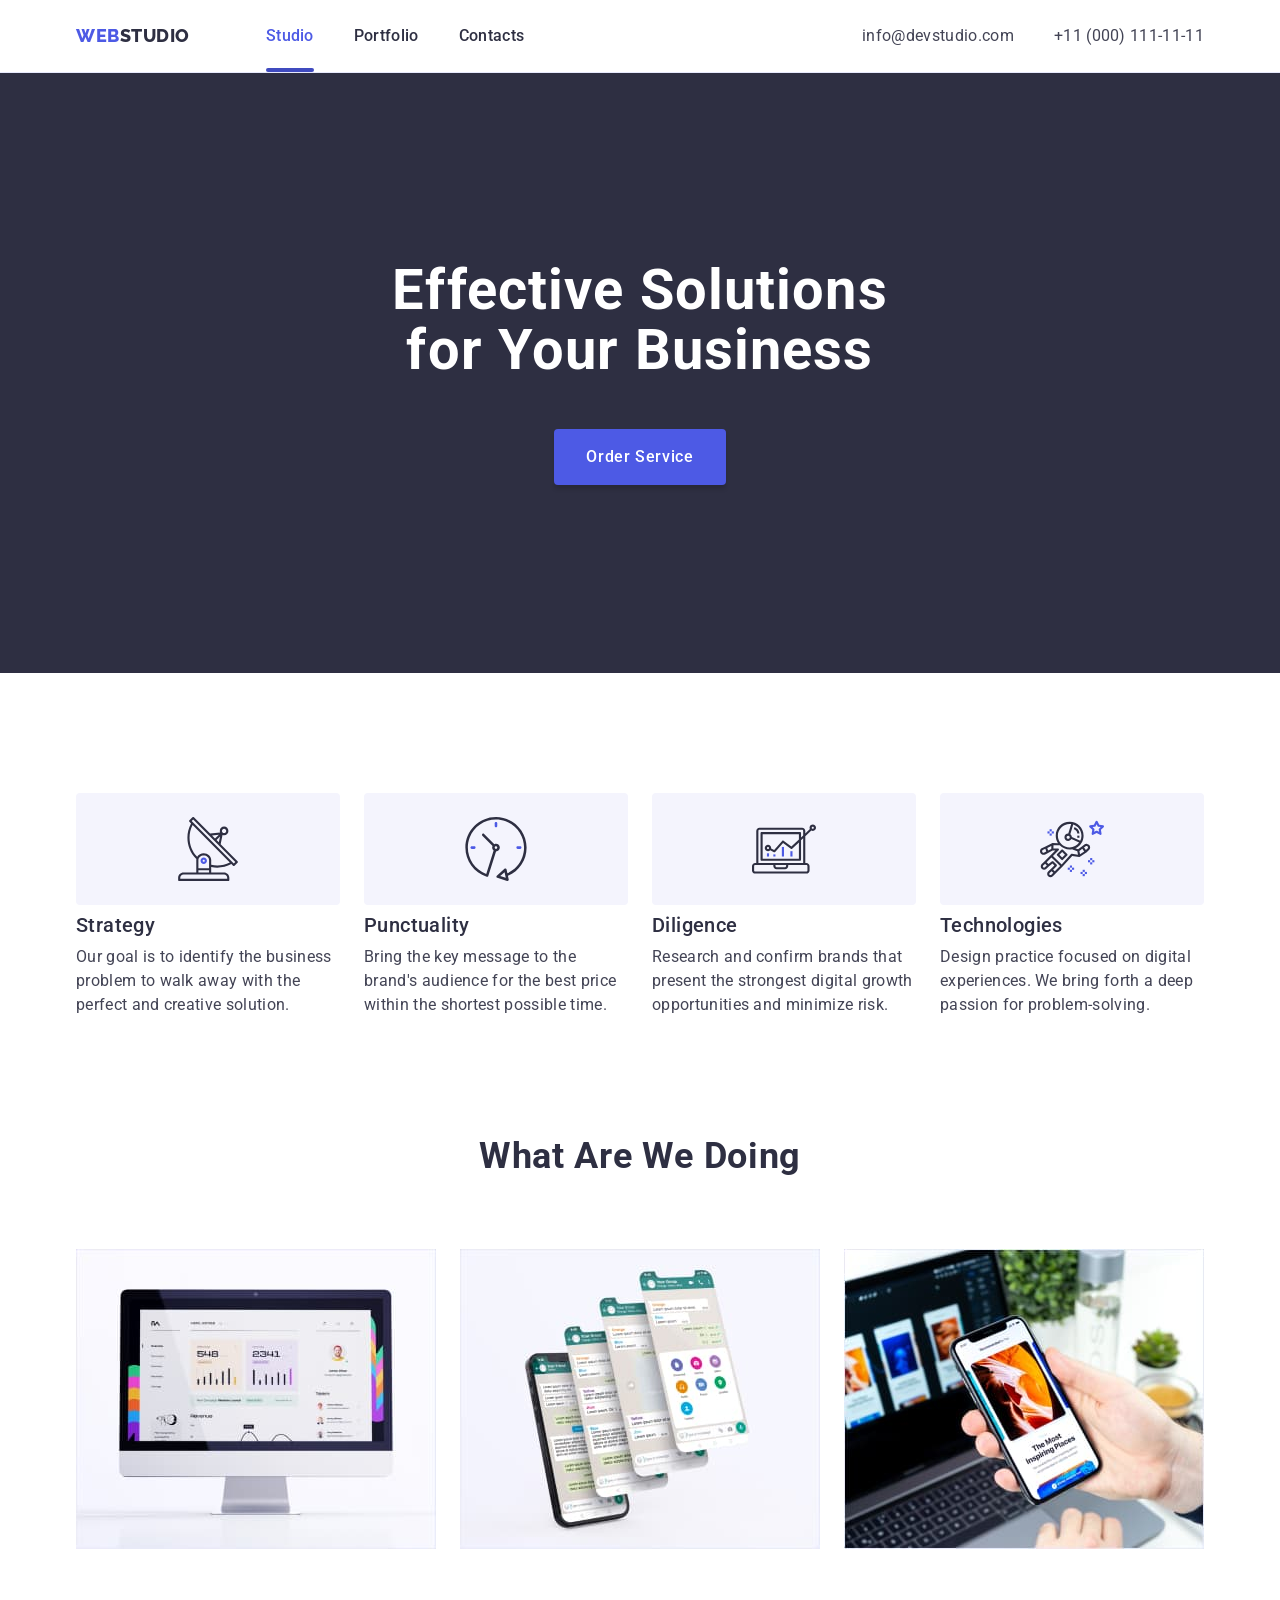
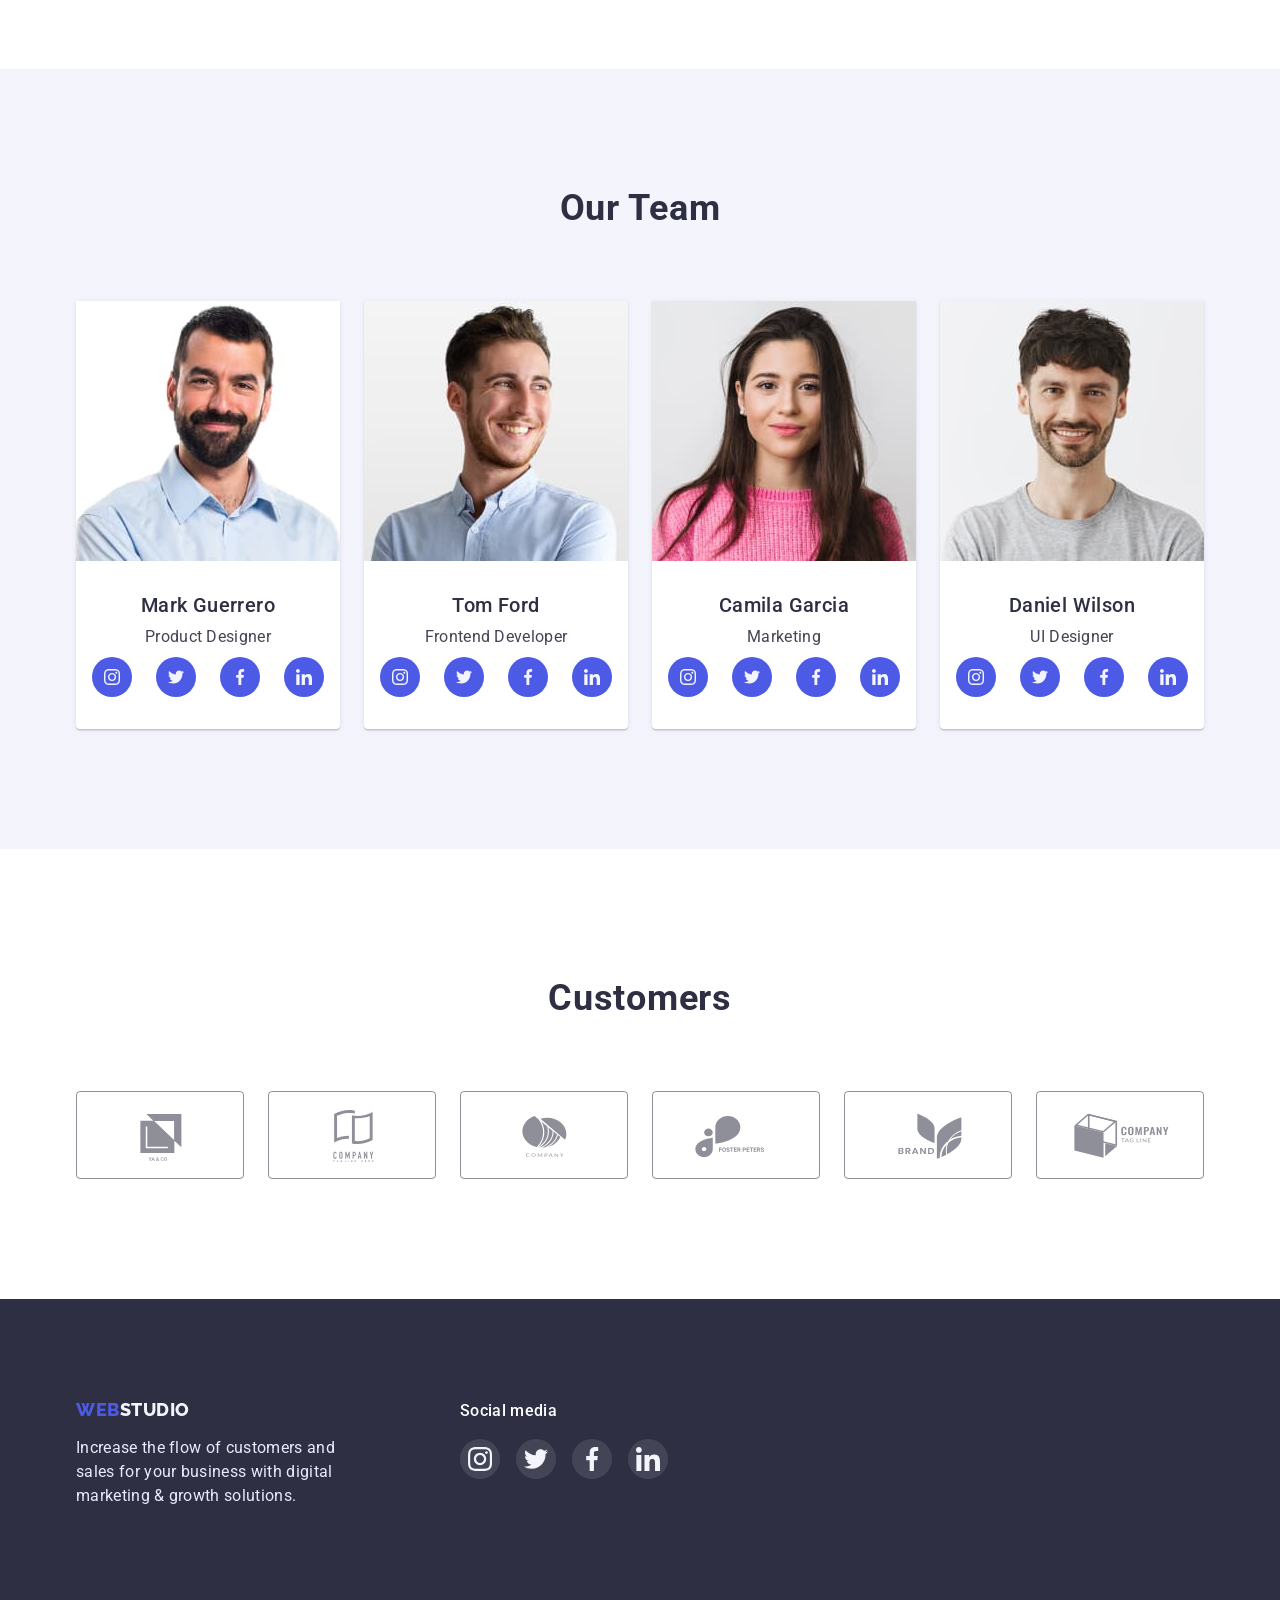
==== index.html @ 180bca1f "Update files" ====
<!DOCTYPE html>
<html lang="en">
  <head>
    <meta charset="UTF-8" />
    <meta http-equiv="X-UA-Compatible" content="IE=edge" />
    <meta name="viewport" content="width=device-width, initial-scale=1.0" />
    <title>Webstudio</title>
    <link rel="preconnect" href="https://fonts.googleapis.com" />
    <link rel="preconnect" href="https://fonts.gstatic.com" crossorigin />
    <link
      href="https://fonts.googleapis.com/css2?family=Raleway:wght@800&family=Roboto:wght@400;500;700;900&display=swap"
      rel="stylesheet"
    />
    <link
      rel="stylesheet"
      href="https://cdnjs.cloudflare.com/ajax/libs/modern-normalize/1.1.0/modern-normalize.min.css"
      integrity="sha512-wpPYUAdjBVSE4KJnH1VR1HeZfpl1ub8YT/NKx4PuQ5NmX2tKuGu6U/JRp5y+Y8XG2tV+wKQpNHVUX03MfMFn9Q=="
      crossorigin="anonymous"
      referrerpolicy="no-referrer"
    />
    <link rel="stylesheet" href="./css/styles.css" />
  </head>
  <body>
    <!-- Header -->
    <header class="header">
      <div class="container header-container">
        <nav class="nav">
          <a href="./index.html" class="header-logo link">Web<span>Studio</span></a>
          <ul class="nav-list list">
            <li class="nav-item">
              <a href="./index.html" class="nav-item-link link current">Studio</a>
            </li>
            <li class="nav-item">
              <a href="./portfolio.html" class="nav-item-link link">Portfolio</a>
            </li>
            <li class="nav-item"><a href="#" class="nav-item-link link">Contacts</a></li>
          </ul>
        </nav>
        <address class="header-contacts">
          <ul class="contacts-list list">
            <li class="contacts-item">
              <a href="mailto:info@devstudio.com" class="contacts-item-link link"
                >info@devstudio.com</a
              >
            </li>
            <li class="contacts-item">
              <a href="tel:+110001111111" class="contacts-item-link link">+11 (000) 111-11-11</a>
            </li>
          </ul>
        </address>
      </div>
    </header>

    <!-- Main -->
    <main>
      <!-- Hero -->
      <section class="hero">
        <div class="container">
          <h1 class="hero-title">
            Effective solutions <br />
            <span>for</span> your business
          </h1>
          <button type="button" class="hero-btn" data-modal-open>Order Service</button>
        </div>
      </section>

      <!-- About us -->
      <section class="about">
        <div class="container">
          <h2 class="about-title visually-hidden">About us</h2>
          <ul class="about-list list">
            <li class="about-item">
              <svg class="about-icon" width="64" height="64">
                <use href="./images/sprite.svg#icon-antenna"></use>
              </svg>
              <h3 class="about-subtitle">Strategy</h3>
              <p class="about-text">
                Our goal is to identify the business problem to walk away with the perfect and
                creative solution.
              </p>
            </li>
            <li class="about-item">
              <svg class="about-icon" width="64" height="64">
                <use href="./images/sprite.svg#icon-clock"></use>
              </svg>
              <h3 class="about-subtitle">Punctuality</h3>
              <p class="about-text">
                Bring the key message to the brand's audience for the best price within the shortest
                possible time.
              </p>
            </li>
            <li class="about-item">
              <svg class="about-icon" width="64" height="64">
                <use href="./images/sprite.svg#icon-diagram"></use>
              </svg>
              <h3 class="about-subtitle">Diligence</h3>
              <p class="about-text">
                Research and confirm brands that present the strongest digital growth opportunities
                and minimize risk.
              </p>
            </li>
            <li class="about-item">
              <svg class="about-icon" width="64" height="64">
                <use href="./images/sprite.svg#icon-astronaut"></use>
              </svg>
              <h3 class="about-subtitle">Technologies</h3>
              <p class="about-text">
                Design practice focused on digital experiences. We bring forth a deep passion for
                problem-solving.
              </p>
            </li>
          </ul>
        </div>
      </section>

      <!-- Our work -->
      <section class="feature">
        <div class="container">
          <h2 class="feature-title title">What are we doing</h2>
          <ul class="feature-list list">
            <li class="feature-item">
              <img
                src="./images/monitor.jpg"
                alt="a website opened on a computer monitor"
                width="360"
                height="300"
              />
            </li>
            <li class="feature-item">
              <img
                src="./images/application.jpg"
                alt="an open application on a smartphone"
                width="360"
                height="300"
              />
            </li>
            <li class="feature-item">
              <img
                src="./images/smartphone.jpg"
                alt="an open website on a smartphone and on a laptop"
                width="360"
                height="300"
              />
            </li>
          </ul>
        </div>
      </section>

      <!-- Our team -->
      <section class="team">
        <div class="container">
          <h2 class="team-title title">Our Team</h2>
          <ul class="team-list list">
            <li class="team-item">
              <div class="team-card">
                <div class="team-card-thumb">
                  <img
                    src="./images/mark-guerrero.jpg"
                    alt="foto Mark Guerrero"
                    width="264"
                    height="260"
                  />
                </div>
                <div class="team-card-content">
                  <h3 class="team-subtitle">Mark Guerrero</h3>
                  <p class="team-text">Product Designer</p>
                  <ul class="social-list list">
                    <li class="social-list-item">
                      <a class="social-list-link" href="#">
                        <svg class="social-list-icon" width="16" height="16">
                          <use href="./images/sprite.svg#icon-instagram"></use>
                        </svg>
                      </a>
                    </li>
                    <li class="social-list-item">
                      <a class="social-list-link" href="#">
                        <svg class="social-list-icon" width="16" height="16">
                          <use href="./images/sprite.svg#icon-twitter"></use>
                        </svg>
                      </a>
                    </li>
                    <li class="social-list-item">
                      <a class="social-list-link" href="#">
                        <svg class="social-list-icon" width="16" height="16">
                          <use href="./images/sprite.svg#icon-facebook"></use>
                        </svg>
                      </a>
                    </li>
                    <li class="social-list-item">
                      <a class="social-list-link" href="#">
                        <svg class="social-list-icon" width="16" height="16">
                          <use href="./images/sprite.svg#icon-linkedin"></use>
                        </svg>
                      </a>
                    </li>
                  </ul>
                </div>
              </div>
            </li>
            <li class="team-item">
              <div class="team-card">
                <div class="team-card-thumb">
                  <img src="./images/tom-ford.jpg" alt="foto Tom Ford" width="264" height="260" />
                </div>
                <div class="team-card-content">
                  <h3 class="team-subtitle">Tom Ford</h3>
                  <p class="team-text">Frontend Developer</p>
                  <ul class="social-list list">
                    <li class="social-list-item">
                      <a class="social-list-link" href="#">
                        <svg class="social-list-icon" width="16" height="16">
                          <use href="./images/sprite.svg#icon-instagram"></use>
                        </svg>
                      </a>
                    </li>
                    <li class="social-list-item">
                      <a class="social-list-link" href="#">
                        <svg class="social-list-icon" width="16" height="16">
                          <use href="./images/sprite.svg#icon-twitter"></use>
                        </svg>
                      </a>
                    </li>
                    <li class="social-list-item">
                      <a class="social-list-link" href="#">
                        <svg class="social-list-icon" width="16" height="16">
                          <use href="./images/sprite.svg#icon-facebook"></use>
                        </svg>
                      </a>
                    </li>
                    <li class="social-list-item">
                      <a class="social-list-link" href="#">
                        <svg class="social-list-icon" width="16" height="16">
                          <use href="./images/sprite.svg#icon-linkedin"></use>
                        </svg>
                      </a>
                    </li>
                  </ul>
                </div>
              </div>
            </li>
            <li class="team-item">
              <div class="team-card">
                <div class="team-card-thumb">
                  <img
                    src="./images/camila-garcia.jpg"
                    alt="foto Camila Garcia"
                    width="264"
                    height="260"
                  />
                </div>
                <div class="team-card-content">
                  <h3 class="team-subtitle">Camila Garcia</h3>
                  <p class="team-text">Marketing</p>
                  <ul class="social-list list">
                    <li class="social-list-item">
                      <a class="social-list-link" href="#">
                        <svg class="social-list-icon" width="16" height="16">
                          <use href="./images/sprite.svg#icon-instagram"></use>
                        </svg>
                      </a>
                    </li>
                    <li class="social-list-item">
                      <a class="social-list-link" href="#">
                        <svg class="social-list-icon" width="16" height="16">
                          <use href="./images/sprite.svg#icon-twitter"></use>
                        </svg>
                      </a>
                    </li>
                    <li class="social-list-item">
                      <a class="social-list-link" href="#">
                        <svg class="social-list-icon" width="16" height="16">
                          <use href="./images/sprite.svg#icon-facebook"></use>
                        </svg>
                      </a>
                    </li>
                    <li class="social-list-item">
                      <a class="social-list-link" href="#">
                        <svg class="social-list-icon" width="16" height="16">
                          <use href="./images/sprite.svg#icon-linkedin"></use>
                        </svg>
                      </a>
                    </li>
                  </ul>
                </div>
              </div>
            </li>
            <li class="team-item">
              <div class="team-card">
                <div class="team-card-thumb">
                  <img
                    src="./images/daniel-wilson.jpg"
                    alt="foto Daniel Wilson"
                    width="264"
                    height="260"
                  />
                </div>
                <div class="team-card-content">
                  <h3 class="team-subtitle">Daniel Wilson</h3>
                  <p class="team-text">UI Designer</p>
                  <ul class="social-list list">
                    <li class="social-list-item">
                      <a class="social-list-link" href="#">
                        <svg class="social-list-icon" width="16" height="16">
                          <use href="./images/sprite.svg#icon-instagram"></use>
                        </svg>
                      </a>
                    </li>
                    <li class="social-list-item">
                      <a class="social-list-link" href="#">
                        <svg class="social-list-icon" width="16" height="16">
                          <use href="./images/sprite.svg#icon-twitter"></use>
                        </svg>
                      </a>
                    </li>
                    <li class="social-list-item">
                      <a class="social-list-link" href="#">
                        <svg class="social-list-icon" width="16" height="16">
                          <use href="./images/sprite.svg#icon-facebook"></use>
                        </svg>
                      </a>
                    </li>
                    <li class="social-list-item">
                      <a class="social-list-link" href="#">
                        <svg class="social-list-icon" width="16" height="16">
                          <use href="./images/sprite.svg#icon-linkedin"></use>
                        </svg>
                      </a>
                    </li>
                  </ul>
                </div>
              </div>
            </li>
          </ul>
        </div>
      </section>
      <!-- Customers -->
      <section class="customers">
        <div class="container">
          <h2 class="customers-title title">Customers</h2>
          <ul class="customers-list list">
            <li class="customers-item">
              <a class="customers-link link" href="#">
                <svg class="customers-icon" width="104" height="56">
                  <use href="./images/sprite.svg#icon-cust-logo-1"></use>
                </svg>
              </a>
            </li>
            <li class="customers-item">
              <a class="customers-link link" href="#">
                <svg class="customers-icon" width="104" height="56">
                  <use href="./images/sprite.svg#icon-cust-logo-2"></use>
                </svg>
              </a>
            </li>
            <li class="customers-item">
              <a class="customers-link link" href="#">
                <svg class="customers-icon" width="104" height="56">
                  <use href="./images/sprite.svg#icon-cust-logo-3"></use>
                </svg>
              </a>
            </li>
            <li class="customers-item">
              <a class="customers-link link" href="#">
                <svg class="customers-icon" width="104" height="56">
                  <use href="./images/sprite.svg#icon-cust-logo-4"></use>
                </svg>
              </a>
            </li>
            <li class="customers-item">
              <a class="customers-link link" href="#">
                <svg class="customers-icon" width="104" height="56">
                  <use href="./images/sprite.svg#icon-cust-logo-5"></use>
                </svg>
              </a>
            </li>
            <li class="customers-item">
              <a class="customers-link link" href="#">
                <svg class="customers-icon" width="104" height="56">
                  <use href="./images/sprite.svg#icon-cust-logo-6"></use>
                </svg>
              </a>
            </li>
          </ul>
        </div>
      </section>
    </main>

    <!-- Footer -->
    <footer class="footer">
      <div class="container">
        <div class="footer-content">
          <div class="footer-left">
            <a href="./index.html" class="footer-logo link">Web<span>Studio</span></a>
            <p class="footer-text">
              Increase the flow of customers and sales for your business with digital marketing &
              growth solutions.
            </p>
          </div>
          <div class="footer-right">
            <h3 class="footer-title">Social media</h3>
            <ul class="footer-social-list list">
              <li class="footer-social-list-item">
                <a class="footer-soclial-list-link link" href="#">
                  <svg class="footer-social-list-icon" width="24" height="24">
                    <use href="./images/sprite.svg#icon-instagram"></use>
                  </svg>
                </a>
              </li>
              <li class="footer-social-list-item">
                <a class="footer-soclial-list-link link" href="#">
                  <svg class="footer-social-list-icon" width="24" height="24">
                    <use href="./images/sprite.svg#icon-twitter"></use>
                  </svg>
                </a>
              </li>
              <li class="footer-social-list-item">
                <a class="footer-soclial-list-link link" href="#">
                  <svg class="footer-social-list-icon" width="24" height="24">
                    <use href="./images/sprite.svg#icon-facebook"></use>
                  </svg>
                </a>
              </li>
              <li class="footer-social-list-item">
                <a class="footer-soclial-list-link link" href="#">
                  <svg class="footer-social-list-icon" width="24" height="24">
                    <use href="./images/sprite.svg#icon-linkedin"></use>
                  </svg>
                </a>
              </li>
            </ul>
          </div>
        </div>
      </div>
    </footer>
    <div class="backdrop is-hidden" data-modal>
      <div class="modal">
        <button type="button" class="modal-close-button" data-modal-close>
          <svg class="close-button" width="8" height="8">
            <use href="images/sprite.svg#icon-close-button"></use>
          </svg>
        </button>
      </div>
    </div>
    <script src="./js/modal.js"></script>
  </body>
</html>
---- css/styles.css ----
:root {
  --brand-color: #4d5ae5;
  --primery-color: #2e2f42;
  --secondary-color: #434455;
  --white-color: #ffffff;
  --additional-color: #e7e9fc;
  --additional-light-color: #f4f4fd;

  --background-primary: #ffffff;
  --background-secondary: #f4f4fd;
  --background-accent: #2e2f42;
  --background-btn-accent: #404bbf;
  --background-footer-accent: #31d0aa;

  --project-list-gap: 24px;
  --transition: 250ms cubic-bezier(0.4, 0, 0.2, 1);
}

body {
  font-family: "Roboto", sans-serif;
  font-size: 16px;
  font-weight: 500;
  color: var(--primery-color);
  background-color: var(--background-primary);
}

h1,
h2,
h3,
h4,
h5,
h6,
p {
  margin-top: 0;
  margin-bottom: 0;
}

ul,
ol {
  margin-top: 0;
  margin-bottom: 0;
  padding-left: 0;
}

img {
  display: block;
  max-width: 100%;
  height: auto;
}

.container {
  max-width: 1158px;
  padding: 0 15px;
  margin: 0 auto;
}

.list {
  list-style: none;
}

.link {
  text-decoration: none;
}

.title {
  font-size: 36px;
  line-height: 1.11;
  letter-spacing: 0.02em;
  text-transform: capitalize;
}

.nav-item .current {
  color: var(--brand-color);
}

.visually-hidden {
  position: absolute;
  white-space: nowrap;
  width: 1px;
  height: 1px;
  overflow: hidden;
  border: 0;
  padding: 0;
  clip: rect(0 0 0 0);
  clip-path: inset(50%);
  margin: -1px;
}

.current {
  position: relative;
}

.current::after {
  content: "";
  position: absolute;
  left: 0;
  bottom: 0;
  width: 100%;
  height: 4px;
  border-radius: 2px;
  background-color: var(--background-btn-accent);
}

/* WEBSTUDIO PAGE */
/* Header */

.header {
  border-bottom: 1px solid var(--additional-color);
}

.header-container {
  display: flex;
  align-items: center;
}

.nav {
  display: flex;
  align-items: center;
}

.header-logo {
  display: block;
  padding-top: 24px;
  padding-bottom: 24px;
  margin-right: 76px;
  font-family: "Raleway";
  font-weight: 800;
  font-size: 18px;
  line-height: 1.33;
  letter-spacing: 0.03em;
  text-transform: uppercase;
  color: var(--brand-color);
}

.header-logo span {
  color: var(--primery-color);
}

.nav-list {
  display: flex;
  align-items: center;
}

.nav-item:not(:last-child) {
  margin-right: 40px;
}

.nav-item-link {
  display: block;
  padding-top: 24px;
  padding-bottom: 24px;
  line-height: 1.5;
  letter-spacing: 0.02em;
  color: var(--primery-color);
  transition: color var(--transition);
}

.nav-item-link:hover,
.nav-item-link:focus {
  color: var(--background-btn-accent);
}

.header-contacts {
  margin-left: auto;
  font-style: normal;
}

.contacts-list {
  display: flex;
  align-items: center;
}

.contacts-item:not(:last-child) {
  margin-right: 40px;
}

.contacts-item-link {
  display: block;
  padding-top: 24px;
  padding-bottom: 24px;
  font-weight: 400;
  line-height: 1.5;
  letter-spacing: 0.02em;
  color: var(--secondary-color);
  transition: color var(--transition);
}

.contacts-item-link:hover,
.contacts-item-link:focus {
  color: var(--background-btn-accent);
}

/* Hero */

.hero {
  padding-top: 188px;
  padding-bottom: 188px;
  background-color: var(--background-accent);
  max-width: 1440px;
  background-image: linear-gradient(rgba(46, 47, 66, 0.7), rgba(46, 47, 66, 0.7)),
    url(../images/people-office.jpg);
  background-size: cover;
  margin: 0 auto;
  text-align: center;
}

.hero-title {
  margin-bottom: 48px;
  font-size: 56px;
  line-height: 1.07;
  letter-spacing: 0.02em;
  text-transform: capitalize;
  color: var(--white-color);
}

.hero-title span {
  text-transform: none;
}

.hero-btn {
  padding: 16px 32px;
  cursor: pointer;
  font-family: inherit;
  font-weight: 500;
  font-size: 16px;
  line-height: 1.5;
  letter-spacing: 0.04em;
  color: var(--white-color);
  background-color: var(--brand-color);
  border: transparent;
  box-shadow: 0px 4px 4px rgba(0, 0, 0, 0.15);
  border-radius: 4px;
  /* text-align: center; */
  transition: background-color var(--transition);
}

.hero-btn:hover,
.hero-btn:focus {
  background-color: var(--background-btn-accent);
}

/* About us */

.about {
  padding-top: 120px;
  padding-bottom: 120px;
}

.about-title {
}

.about-list {
  display: flex;
  justify-content: center;
}

.about-item {
  flex-basis: calc((100% - 3 * 24px) / 4);
}

.about-item:not(:last-child) {
  margin-right: 24px;
}

.about-subtitle {
  margin-bottom: 8px;
  font-weight: 500;
  font-size: 20px;
  line-height: 1.2;
  letter-spacing: 0.02em;
}

.about-text {
  font-weight: 400;
  line-height: 1.5;
  letter-spacing: 0.02em;
  color: var(--secondary-color);
}

/* Our work */

.feature {
  padding-bottom: 120px;
}

.feature-title {
  margin-bottom: 72px;
  text-align: center;
}

.feature-list {
  display: flex;
  justify-content: center;
}

.feature-item {
  flex-basis: calc((100% - 2 * 24px) / 3);
}

.feature-item:not(:last-child) {
  margin-right: 24px;
}

/* Our team */

.team {
  padding-top: 120px;
  padding-bottom: 120px;
  background-color: var(--background-secondary);
}

.team-title {
  margin-bottom: 72px;
  text-align: center;
}

.team-list {
  display: flex;
  justify-content: center;
}

.team-item {
  flex-basis: calc((100% - 3 * 24px) / 4);
  background-color: var(--background-primary);
  box-shadow: 0px 1px 6px rgba(46, 47, 66, 0.08), 0px 1px 1px rgba(46, 47, 66, 0.16),
    0px 2px 1px rgba(46, 47, 66, 0.08);
  border-radius: 0px 0px 4px 4px;
}

.team-item:not(:last-child) {
  margin-right: 24px;
}

.team-card-content {
  padding: 32px 16px;
  text-align: center;
}

.team-subtitle {
  margin-bottom: 8px;
  font-weight: 500;
  font-size: 20px;
  line-height: 1.2;
  letter-spacing: 0.02em;
}

.team-text {
  font-weight: 400;
  line-height: 1.5;
  letter-spacing: 0.02em;
  color: var(--secondary-color);
  margin-bottom: 8px;
}

.about-item > .about-icon {
  background-color: var(--additional-light-color);
  width: 100%;
  height: 112px;
  display: flex;
  justify-content: center;
  align-items: center;
  padding: 24px 100px;
  border-radius: 4px;
  margin-bottom: 8px;
}

.about-icon {
}

.social-list {
  display: flex;
  justify-content: center;
  gap: 24px;
}

.social-list-link {
  display: flex;
  justify-content: center;
  align-items: center;
  width: 40px;
  height: 40px;
  border-radius: 50%;
  background-color: var(--brand-color);
  color: var(--additional-light-color);
  transition: background-color var(--transition);
}

.social-list-link:hover,
.social-list-link:focus {
  background-color: var(--background-btn-accent);
}

.social-list-icon {
  fill: currentColor;
}

/* Customers */

.customers {
  padding-top: 130px;
  padding-bottom: 120px;
}

.customers-title {
  margin-bottom: 72px;
  text-align: center;
}

.customers-list {
  display: flex;
  gap: 24px;
}

.customers-item {
  width: calc((100% - 24px * 5) / 6);
  height: 88px;
}

.customers-link {
  width: 100%;
  height: 100%;
  border: 1px solid #8e8f99;
  border-radius: 4px;
  display: flex;
  justify-content: center;
  align-items: center;
  color: #8e8f99;
  transition: border-color var(--transition);
}

.customers-icon {
  fill: currentColor;
  transition: fill var(--transition);
}

.customers-link:hover,
.customers-link:focus {
  border-color: var(--background-btn-accent);
}
.customers-link:hover .customers-icon,
.customers-link:focus .customers-icon {
  fill: var(--background-btn-accent);
}

/* Footer */

.footer {
  padding-top: 100px;
  padding-bottom: 100px;
  background-color: var(--background-accent);
}

.footer-logo {
  display: inline-block;
  margin-bottom: 16px;
  font-family: "Raleway";
  font-weight: 800;
  font-size: 18px;
  line-height: 1.17;
  letter-spacing: 0.03em;
  text-transform: uppercase;
  color: var(--brand-color);
}

.footer-logo span {
  color: var(--additional-light-color);
}

.footer-text {
  max-width: 264px;
  font-weight: 400;
  line-height: 1.5;
  letter-spacing: 0.02em;
  color: var(--additional-color);
}

.footer > .container {
}

.footer-content {
  display: flex;
  justify-content: flex-start;
  align-items: baseline;
}

.footer-left {
  margin-right: 120px;
}

.footer-right {
}

.footer-title {
  font-weight: 500;
  font-size: 16px;
  line-height: 1.5;
  letter-spacing: 0.02em;
  color: var(--white-color);
  margin-bottom: 16px;
}

.footer-social-list {
  display: flex;
  justify-content: center;
  gap: 16px;
}

.footer-social-list-item {
}

.footer-soclial-list-link {
  display: flex;
  justify-content: center;
  align-items: center;
  width: 40px;
  height: 40px;
  border-radius: 50%;
  background-color: rgba(255, 255, 255, 0.1);
  color: var(--additional-light-color);
  transition: background-color var(--transition);
}

.footer-social-list-icon {
  fill: currentColor;
}

.footer-soclial-list-link:hover,
.footer-soclial-list-link:focus {
  background-color: var(--background-footer-accent);
}

/* PORTFOLIO PAGE */

/* Our projects */

.projects {
  padding-top: 96px;
  padding-bottom: 120px;
}

.filter-list {
  margin-bottom: 72px;
  display: flex;
  justify-content: center;
}

.filter-item:not(:last-child) {
  margin-right: 24px;
}

.filter-btn {
  padding: 12px 24px;
  cursor: pointer;
  font-family: inherit;
  font-weight: 500;
  font-size: 16px;
  line-height: 1.5;
  display: flex;
  align-items: center;
  text-align: center;
  letter-spacing: 0.04em;
  color: var(--brand-color);
  background-color: var(--additional-light-color);
  border: 1px solid var(--additional-color);
  border-radius: 4px;
  transition: color var(--transition), border var(--transition), background-color var(--transition),
    box-shadow var(--transition);
}

.filter-btn:hover,
.filter-btn:focus {
  color: var(--white-color);
  border: 1px solid var(--background-btn-accent);
  background-color: var(--background-btn-accent);
  box-shadow: 0px 3px 1px rgba(0, 0, 0, 0.1), 0px 2px 1px rgba(0, 0, 0, 0.08),
    0px 2px 2px rgba(0, 0, 0, 0.12);
}

.project-list {
  padding: 0;
  margin: 0;
  display: flex;
  flex-wrap: wrap;
  margin-left: calc(-1 * var(--project-list-gap));
  margin-bottom: -48px;
}

.project-list > .project-item {
  flex-basis: calc(100% / 3 - var(--project-list-gap));
  margin-left: var(--project-list-gap);
  margin-bottom: 48px;
}

.project-link {
  cursor: pointer;
  color: currentColor;
}

.project-link:hover .card-content {
  border-left: 0.5px solid var(--additional-light-color);
  border-right: 0.5px solid var(--additional-light-color);
  border-bottom: 0.5px solid var(--additional-light-color);
  box-shadow: 0px 1px 6px rgba(46, 47, 66, 0.08), 0px 1px 1px rgba(46, 47, 66, 0.16),
    0px 2px 1px rgba(46, 47, 66, 0.08);
}

.project-link:focus .card-content {
  border-left: 0.5px solid var(--additional-light-color);
  border-right: 0.5px solid var(--additional-light-color);
  border-bottom: 0.5px solid var(--additional-light-color);
  box-shadow: 0px 1px 6px rgba(46, 47, 66, 0.08), 0px 1px 1px rgba(46, 47, 66, 0.16),
    0px 2px 1px rgba(46, 47, 66, 0.08);
}

.card {
}

.card-content {
  padding-top: 32px;
  padding-bottom: 32px;
  padding-left: 16px;
  border-left: 1px solid var(--additional-color);
  border-right: 1px solid var(--additional-color);
  border-bottom: 1px solid var(--additional-color);
  box-shadow: 0px 1px 6px rgba(46, 47, 66, 0.08);
  transition: box-shadow var(--transition), border-left var(--transition),
    border-right var(--transition), border-bottom var(--transition);
}

.project-title {
  margin-bottom: 8px;
  font-weight: 500;
  font-size: 20px;
  line-height: 1.2;
  letter-spacing: 0.02em;
}

.project-text {
  font-weight: 400;
  font-size: 16px;
  line-height: 1.5;
  letter-spacing: 0.02em;
  color: var(--secondary-color);
}

.card-thumb {
  position: relative;
  overflow: hidden;
}

.project-item:hover .project-top-text {
  transform: translateY(0);
}

.project-top-text {
  position: absolute;
  top: 0;
  height: 100%;
  padding: 40px 32px;
  font-weight: 400;
  line-height: 1.5;
  letter-spacing: 0.02em;
  color: var(--additional-light-color);
  background-color: var(--brand-color);
  transform: translateY(100%);
  transition: transform var(--transition);
  overflow: auto;
}

/* MODAL */

.backdrop {
  position: fixed;
  top: 0;
  width: 100%;
  height: 100%;
  background-color: rgba(46, 47, 66, 0.4);
  transition: opacity var(--transition), visibility var(--transition);
}

.modal {
  position: absolute;
  top: 50%;
  left: 50%;
  transform: translate(-50%, -50%) scale(1);
  transition: transform var(--transition);
  padding: 24px;
  width: 408px;
  min-height: 576px;
  background-color: #fcfcfc;
  box-shadow: 0px 1px 1px rgba(0, 0, 0, 0.14), 0px 1px 3px rgba(0, 0, 0, 0.12),
    0px 2px 1px rgba(0, 0, 0, 0.2);
  border-radius: 4px;
}

.backdrop.is-hidden .modal {
  transform: translate(-50%, -50%) scale(0);
}

.modal-close-button {
  width: 24px;
  height: 24px;
  background-color: var(--additional-color);
  color: #000000;
  border: 1px solid rgba(0, 0, 0, 0.1);
  border-radius: 50%;
  display: flex;
  justify-content: center;
  align-items: center;
  margin-left: auto;
  cursor: pointer;
  transition: background-color var(--transition), color var(--transition);
}

.modal-close-button:hover,
.modal-close-button:focus {
  background-color: var(--background-btn-accent);
  color: var(--white-color);
}

.close-button {
  fill: currentColor;
}

.is-hidden {
  opacity: 0;
  visibility: hidden;
  pointer-events: none;
}
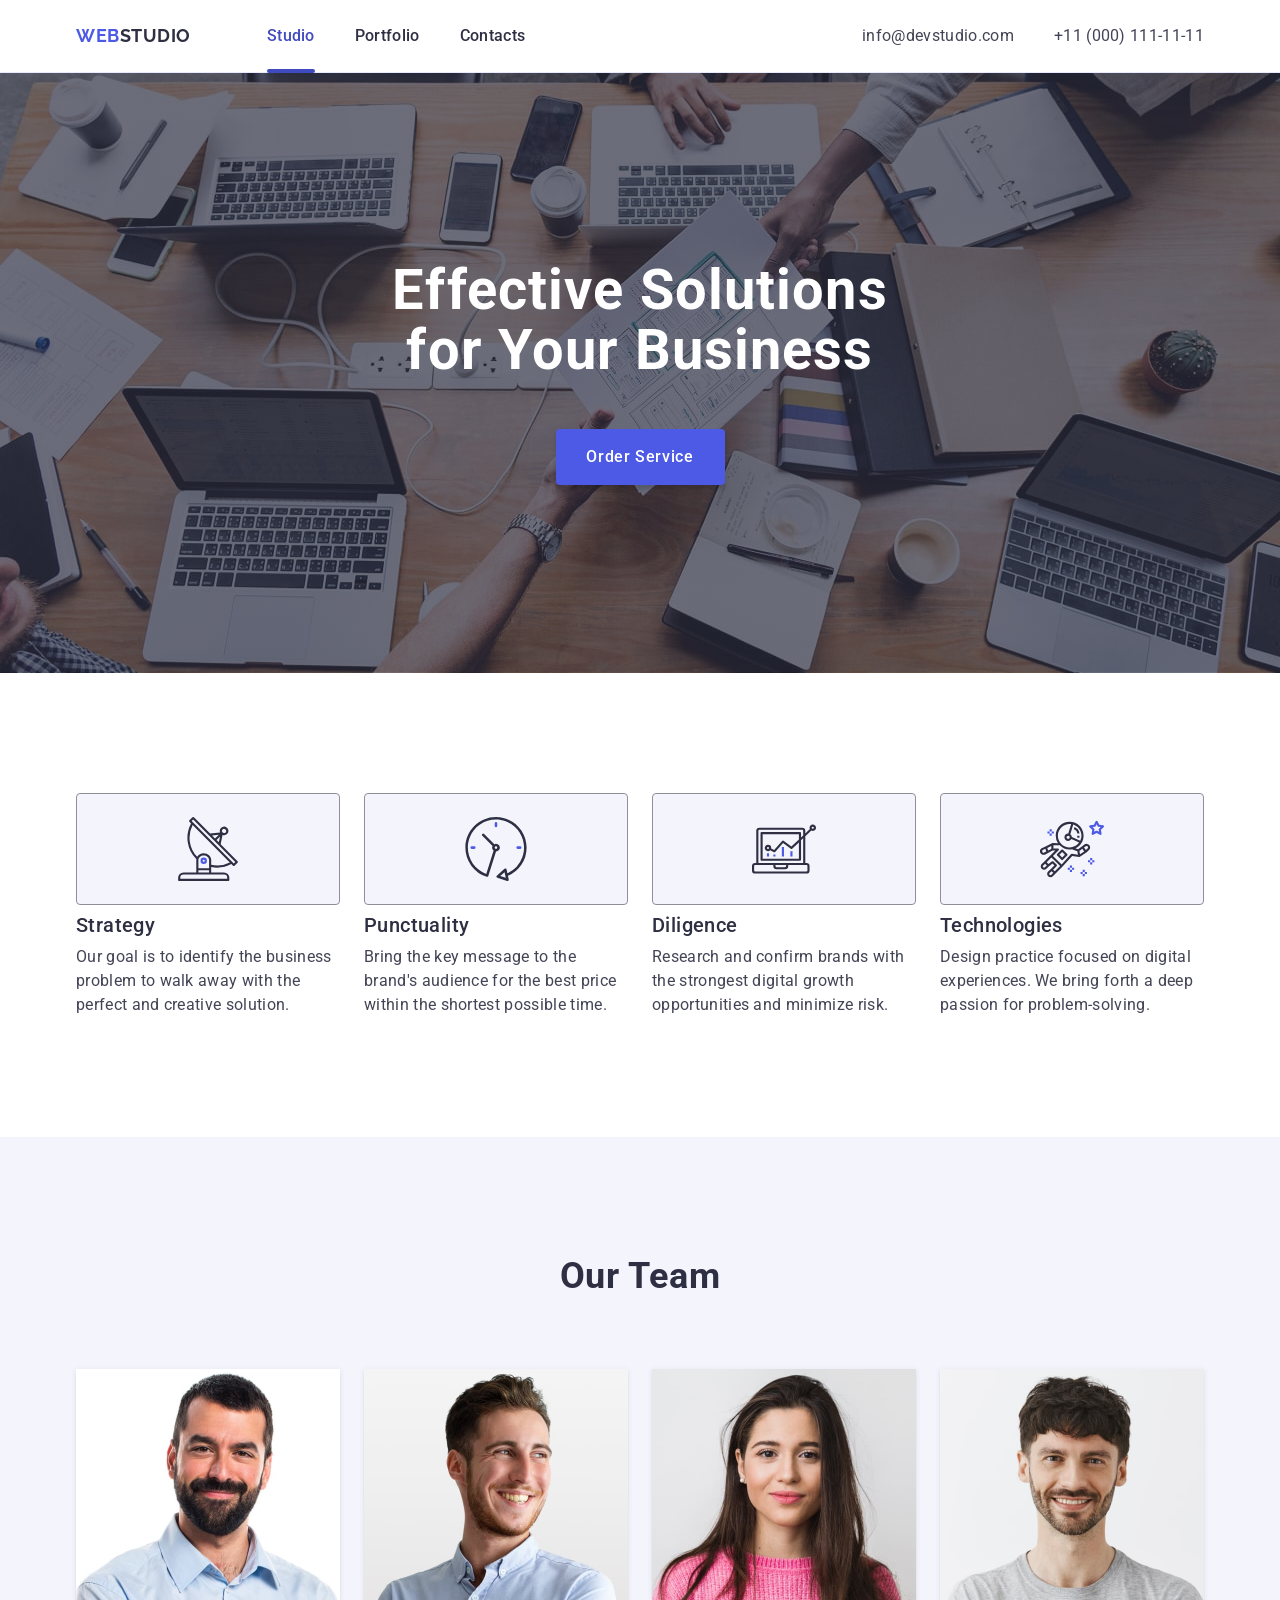
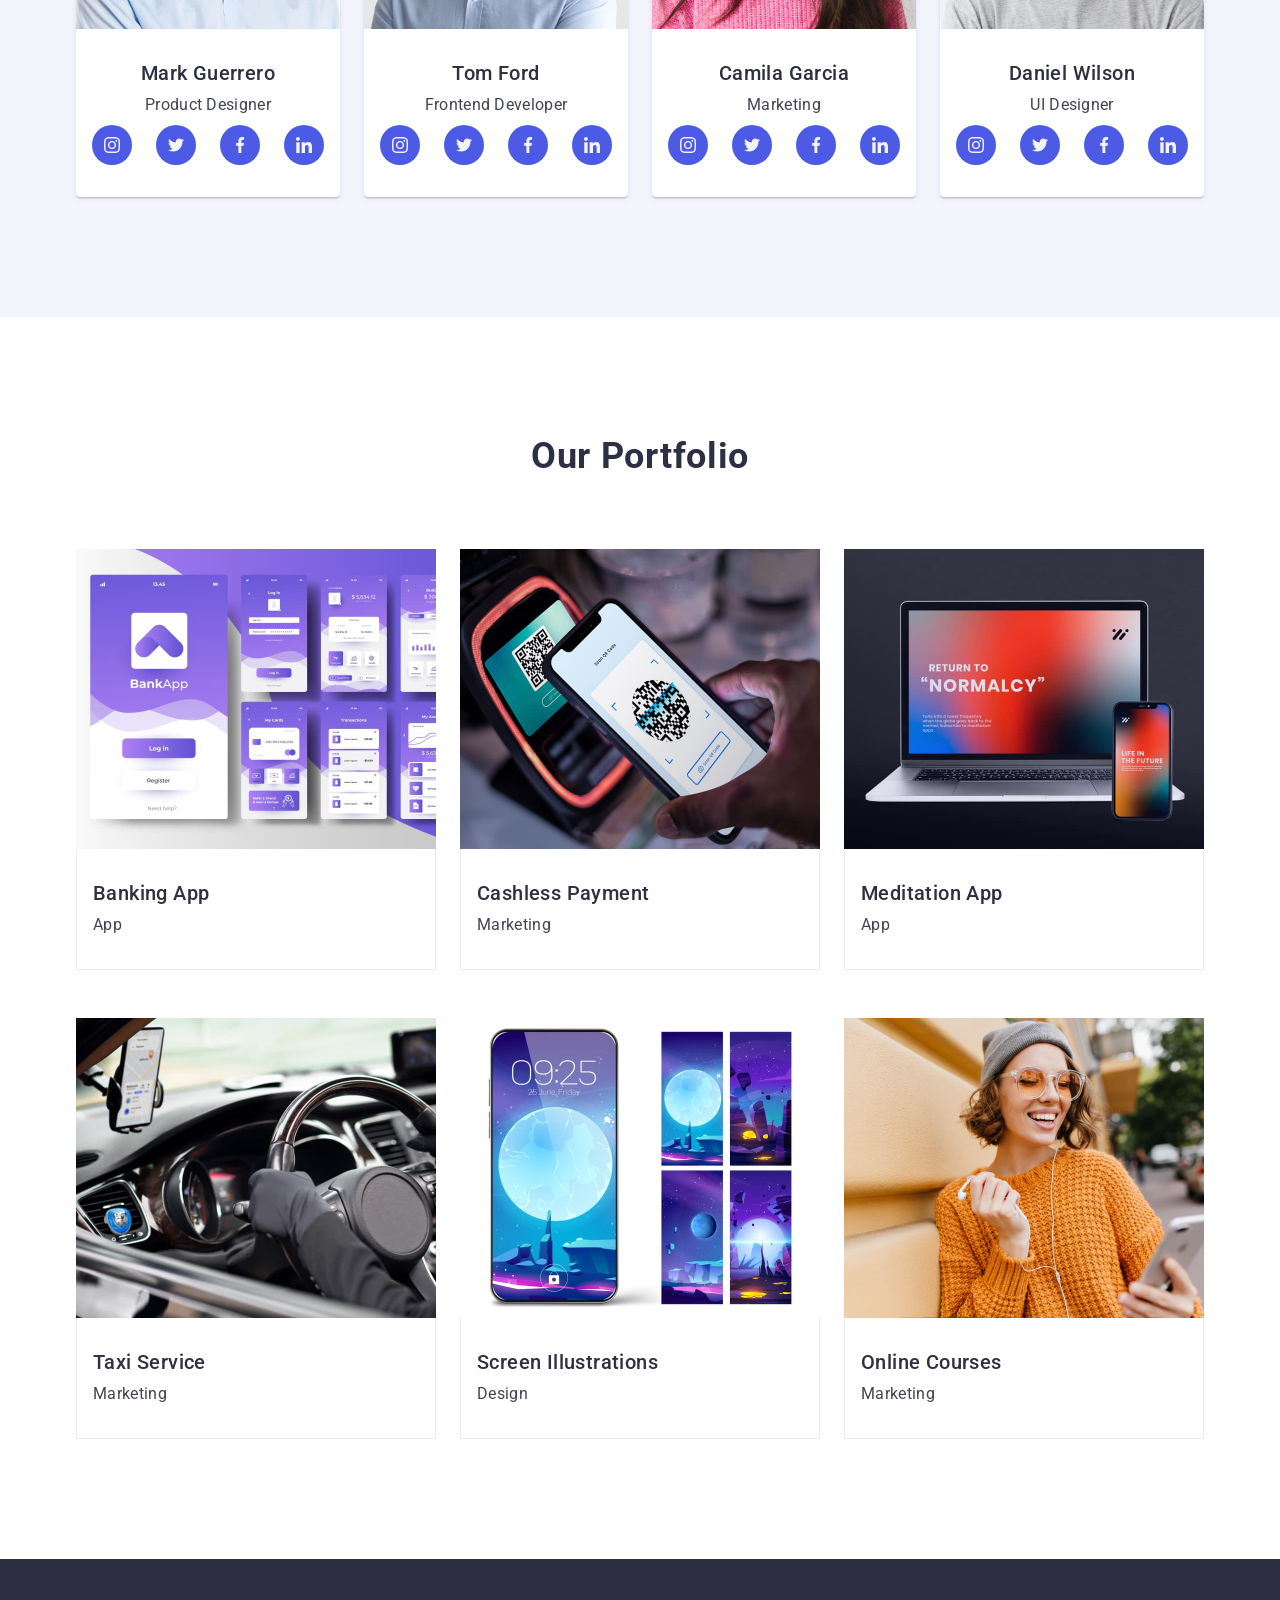
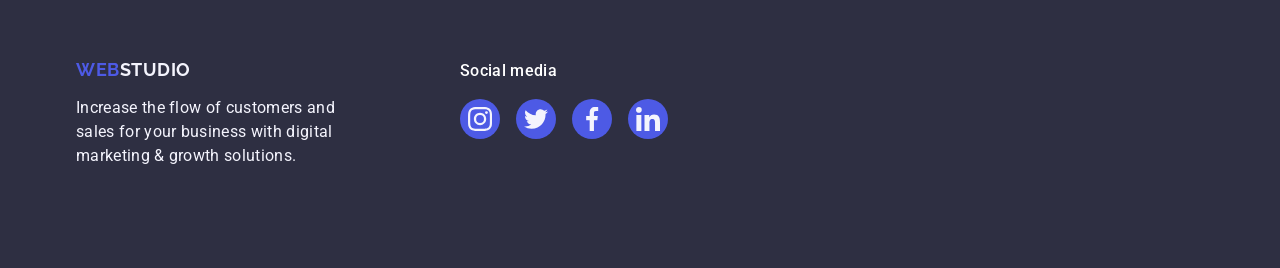
==== commit 47651082: "Initial commit" ====
--- a/index.html
+++ b/index.html
@@ -2,77 +2,78 @@
 <html lang="en">
   <head>
     <meta charset="UTF-8" />
-    <meta http-equiv="X-UA-Compatible" content="IE=edge" />
     <meta name="viewport" content="width=device-width, initial-scale=1.0" />
-    <title>Webstudio</title>
+    <title>WebStudio</title>
+    <link
+      rel="stylesheet"
+      href="https://cdnjs.cloudflare.com/ajax/libs/modern-normalize/3.0.1/modern-normalize.min.css"
+      integrity="sha512-q6WgHqiHlKyOqslT/lgBgodhd03Wp4BEqKeW6nNtlOY4quzyG3VoQKFrieaCeSnuVseNKRGpGeDU3qPmabCANg=="
+      crossorigin="anonymous"
+      referrerpolicy="no-referrer"
+    />
     <link rel="preconnect" href="https://fonts.googleapis.com" />
     <link rel="preconnect" href="https://fonts.gstatic.com" crossorigin />
     <link
-      href="https://fonts.googleapis.com/css2?family=Raleway:wght@800&family=Roboto:wght@400;500;700;900&display=swap"
+      href="https://fonts.googleapis.com/css2?family=Raleway:wght@700&family=Roboto:wght@400;500;700&display=swap"
       rel="stylesheet"
-    />
-    <link
-      rel="stylesheet"
-      href="https://cdnjs.cloudflare.com/ajax/libs/modern-normalize/1.1.0/modern-normalize.min.css"
-      integrity="sha512-wpPYUAdjBVSE4KJnH1VR1HeZfpl1ub8YT/NKx4PuQ5NmX2tKuGu6U/JRp5y+Y8XG2tV+wKQpNHVUX03MfMFn9Q=="
-      crossorigin="anonymous"
-      referrerpolicy="no-referrer"
     />
     <link rel="stylesheet" href="./css/styles.css" />
   </head>
+
   <body>
-    <!-- Header -->
-    <header class="header">
+    <!--Header-->
+    <header class="page-header">
       <div class="container header-container">
-        <nav class="nav">
-          <a href="./index.html" class="header-logo link">Web<span>Studio</span></a>
-          <ul class="nav-list list">
+        <nav class="header-nav">
+          <a class="logo nav-logo" href="./index.html"
+            >Web<span class="header-logo-accent">Studio</span></a
+          >
+          <ul class="nav-list">
             <li class="nav-item">
-              <a href="./index.html" class="nav-item-link link current">Studio</a>
+              <a class="nav-link current" href="./index.html" target="_blank">Studio</a>
             </li>
             <li class="nav-item">
-              <a href="./portfolio.html" class="nav-item-link link">Portfolio</a>
-            </li>
-            <li class="nav-item"><a href="#" class="nav-item-link link">Contacts</a></li>
+              <a class="nav-link" href="" target="_blank">Portfolio</a>
+            </li>
+            <li class="nav-item"><a class="nav-link" href="" target="_blank">Contacts</a></li>
           </ul>
         </nav>
-        <address class="header-contacts">
-          <ul class="contacts-list list">
+        <address class="contacts">
+          <ul class="contacts-list">
             <li class="contacts-item">
-              <a href="mailto:info@devstudio.com" class="contacts-item-link link"
-                >info@devstudio.com</a
-              >
+              <a class="contacts-link" href="mailto:info@devstudio.com">info@devstudio.com</a>
             </li>
             <li class="contacts-item">
-              <a href="tel:+110001111111" class="contacts-item-link link">+11 (000) 111-11-11</a>
+              <a class="contacts-link" href="tel:+110001111111">+11 (000) 111-11-11</a>
             </li>
           </ul>
         </address>
       </div>
     </header>
 
-    <!-- Main -->
+    <!--Main-->
     <main>
-      <!-- Hero -->
+      <!--Section Hero-->
       <section class="hero">
         <div class="container">
           <h1 class="hero-title">
-            Effective solutions <br />
-            <span>for</span> your business
+            Effective solutions <span class="hero-title-accent">for</span> your business
           </h1>
-          <button type="button" class="hero-btn" data-modal-open>Order Service</button>
+          <button class="hero-button" type="button">Order Service</button>
         </div>
       </section>
 
-      <!-- About us -->
-      <section class="about">
+      <!--Section About us-->
+      <section class="section about">
         <div class="container">
-          <h2 class="about-title visually-hidden">About us</h2>
-          <ul class="about-list list">
+          <h2 class="section-title about-title visually-hidden">About us</h2>
+          <ul class="about-list">
             <li class="about-item">
-              <svg class="about-icon" width="64" height="64">
-                <use href="./images/sprite.svg#icon-antenna"></use>
-              </svg>
+              <div class="about-icon">
+                <svg class="about-icon-svg" width="64" height="64">
+                  <use href="./images/icons.svg#icon-antenna"></use>
+                </svg>
+              </div>
               <h3 class="about-subtitle">Strategy</h3>
               <p class="about-text">
                 Our goal is to identify the business problem to walk away with the perfect and
@@ -80,9 +81,11 @@
               </p>
             </li>
             <li class="about-item">
-              <svg class="about-icon" width="64" height="64">
-                <use href="./images/sprite.svg#icon-clock"></use>
-              </svg>
+              <div class="about-icon">
+                <svg class="about-icon-svg" width="64" height="64">
+                  <use href="./images/icons.svg#icon-clock"></use>
+                </svg>
+              </div>
               <h3 class="about-subtitle">Punctuality</h3>
               <p class="about-text">
                 Bring the key message to the brand's audience for the best price within the shortest
@@ -90,19 +93,23 @@
               </p>
             </li>
             <li class="about-item">
-              <svg class="about-icon" width="64" height="64">
-                <use href="./images/sprite.svg#icon-diagram"></use>
-              </svg>
+              <div class="about-icon">
+                <svg class="about-icon-svg" width="64" height="64">
+                  <use href="./images/icons.svg#icon-diagram"></use>
+                </svg>
+              </div>
               <h3 class="about-subtitle">Diligence</h3>
               <p class="about-text">
-                Research and confirm brands that present the strongest digital growth opportunities
-                and minimize risk.
+                Research and confirm brands with the strongest digital growth opportunities and
+                minimize risk.
               </p>
             </li>
             <li class="about-item">
-              <svg class="about-icon" width="64" height="64">
-                <use href="./images/sprite.svg#icon-astronaut"></use>
-              </svg>
+              <div class="about-icon">
+                <svg class="about-icon-svg" width="64" height="64">
+                  <use href="./images/icons.svg#icon-astronaut"></use>
+                </svg>
+              </div>
               <h3 class="about-subtitle">Technologies</h3>
               <p class="about-text">
                 Design practice focused on digital experiences. We bring forth a deep passion for
@@ -113,334 +120,353 @@
         </div>
       </section>
 
-      <!-- Our work -->
-      <section class="feature">
+      <!--Section Our team-->
+      <section class="section team">
         <div class="container">
-          <h2 class="feature-title title">What are we doing</h2>
-          <ul class="feature-list list">
-            <li class="feature-item">
+          <h2 class="section-title team-title">Our Team</h2>
+          <ul class="team-card-list">
+            <li class="team-card-item">
               <img
-                src="./images/monitor.jpg"
-                alt="a website opened on a computer monitor"
-                width="360"
-                height="300"
+                class="team-card-img"
+                src="./images/team/team-1.jpg"
+                alt="Mark Guerrero"
+                width="264"
               />
-            </li>
-            <li class="feature-item">
+              <div class="team-card-box">
+                <h3 class="team-card-title">Mark Guerrero</h3>
+                <p class="team-card-text">Product Designer</p>
+                <ul class="team-card-social-list">
+                  <li class="team-card-social-item">
+                    <a class="team-card-social-link" href="">
+                      <svg class="team-card-social-icon" width="16" height="16">
+                        <use href="./images/icons.svg#icon-instagram"></use>
+                      </svg>
+                    </a>
+                  </li>
+                  <li class="team-card-social-item">
+                    <a class="team-card-social-link" href="">
+                      <svg class="team-card-social-icon" width="16" height="16">
+                        <use href="./images/icons.svg#icon-twitter"></use>
+                      </svg>
+                    </a>
+                  </li>
+                  <li class="team-card-social-item">
+                    <a class="team-card-social-link" href="">
+                      <svg class="team-card-social-icon" width="16" height="16">
+                        <use href="./images/icons.svg#icon-facebook"></use>
+                      </svg>
+                    </a>
+                  </li>
+                  <li class="team-card-social-item">
+                    <a class="team-card-social-link" href="">
+                      <svg class="team-card-social-icon" width="16" height="16">
+                        <use href="./images/icons.svg#icon-linkedin"></use>
+                      </svg>
+                    </a>
+                  </li>
+                </ul>
+              </div>
+            </li>
+            <li class="team-card-item">
               <img
-                src="./images/application.jpg"
-                alt="an open application on a smartphone"
-                width="360"
-                height="300"
+                class="team-card-img"
+                src="./images/team/team-2.jpg"
+                alt="Tom Ford"
+                width="264"
               />
-            </li>
-            <li class="feature-item">
+              <div class="team-card-box">
+                <h3 class="team-card-title">Tom Ford</h3>
+                <p class="team-card-text">Frontend Developer</p>
+                <ul class="team-card-social-list">
+                  <li class="team-card-social-item">
+                    <a class="team-card-social-link" href="">
+                      <svg class="team-card-social-icon" width="16" height="16">
+                        <use href="./images/icons.svg#icon-instagram"></use>
+                      </svg>
+                    </a>
+                  </li>
+                  <li class="team-card-social-item">
+                    <a class="team-card-social-link" href="">
+                      <svg class="team-card-social-icon" width="16" height="16">
+                        <use href="./images/icons.svg#icon-twitter"></use>
+                      </svg>
+                    </a>
+                  </li>
+                  <li class="team-card-social-item">
+                    <a class="team-card-social-link" href="">
+                      <svg class="team-card-social-icon" width="16" height="16">
+                        <use href="./images/icons.svg#icon-facebook"></use>
+                      </svg>
+                    </a>
+                  </li>
+                  <li class="team-card-social-item">
+                    <a class="team-card-social-link" href="">
+                      <svg class="team-card-social-icon" width="16" height="16">
+                        <use href="./images/icons.svg#icon-linkedin"></use>
+                      </svg>
+                    </a>
+                  </li>
+                </ul>
+              </div>
+            </li>
+            <li class="team-card-item">
               <img
-                src="./images/smartphone.jpg"
-                alt="an open website on a smartphone and on a laptop"
-                width="360"
-                height="300"
+                class="team-card-img"
+                src="./images/team/team-3.jpg"
+                alt="Camila Garcia"
+                width="264"
               />
+              <div class="team-card-box">
+                <h3 class="team-card-title">Camila Garcia</h3>
+                <p class="team-card-text">Marketing</p>
+                <ul class="team-card-social-list">
+                  <li class="team-card-social-item">
+                    <a class="team-card-social-link" href="">
+                      <svg class="team-card-social-icon" width="16" height="16">
+                        <use href="./images/icons.svg#icon-instagram"></use>
+                      </svg>
+                    </a>
+                  </li>
+                  <li class="team-card-social-item">
+                    <a class="team-card-social-link" href="">
+                      <svg class="team-card-social-icon" width="16" height="16">
+                        <use href="./images/icons.svg#icon-twitter"></use>
+                      </svg>
+                    </a>
+                  </li>
+                  <li class="team-card-social-item">
+                    <a class="team-card-social-link" href="">
+                      <svg class="team-card-social-icon" width="16" height="16">
+                        <use href="./images/icons.svg#icon-facebook"></use>
+                      </svg>
+                    </a>
+                  </li>
+                  <li class="team-card-social-item">
+                    <a class="team-card-social-link" href="">
+                      <svg class="team-card-social-icon" width="16" height="16">
+                        <use href="./images/icons.svg#icon-linkedin"></use>
+                      </svg>
+                    </a>
+                  </li>
+                </ul>
+              </div>
+            </li>
+            <li class="team-card-item">
+              <img
+                class="team-card-img"
+                src="./images/team/team-4.jpg"
+                alt="Daniel Wilson"
+                width="264"
+              />
+              <div class="team-card-box">
+                <h3 class="team-card-title">Daniel Wilson</h3>
+                <p class="team-card-text">UI Designer</p>
+                <ul class="team-card-social-list">
+                  <li class="team-card-social-item">
+                    <a class="team-card-social-link" href="">
+                      <svg class="team-card-social-icon" width="16" height="16">
+                        <use href="./images/icons.svg#icon-instagram"></use>
+                      </svg>
+                    </a>
+                  </li>
+                  <li class="team-card-social-item">
+                    <a class="team-card-social-link" href="">
+                      <svg class="team-card-social-icon" width="16" height="16">
+                        <use href="./images/icons.svg#icon-twitter"></use>
+                      </svg>
+                    </a>
+                  </li>
+                  <li class="team-card-social-item">
+                    <a class="team-card-social-link" href="">
+                      <svg class="team-card-social-icon" width="16" height="16">
+                        <use href="./images/icons.svg#icon-facebook"></use>
+                      </svg>
+                    </a>
+                  </li>
+                  <li class="team-card-social-item">
+                    <a class="team-card-social-link" href="">
+                      <svg class="team-card-social-icon" width="16" height="16">
+                        <use href="./images/icons.svg#icon-linkedin"></use>
+                      </svg>
+                    </a>
+                  </li>
+                </ul>
+              </div>
             </li>
           </ul>
         </div>
       </section>
 
-      <!-- Our team -->
-      <section class="team">
+      <!--Section Portfolio-->
+      <section class="section portfolio">
         <div class="container">
-          <h2 class="team-title title">Our Team</h2>
-          <ul class="team-list list">
-            <li class="team-item">
-              <div class="team-card">
-                <div class="team-card-thumb">
-                  <img
-                    src="./images/mark-guerrero.jpg"
-                    alt="foto Mark Guerrero"
-                    width="264"
-                    height="260"
-                  />
-                </div>
-                <div class="team-card-content">
-                  <h3 class="team-subtitle">Mark Guerrero</h3>
-                  <p class="team-text">Product Designer</p>
-                  <ul class="social-list list">
-                    <li class="social-list-item">
-                      <a class="social-list-link" href="#">
-                        <svg class="social-list-icon" width="16" height="16">
-                          <use href="./images/sprite.svg#icon-instagram"></use>
-                        </svg>
-                      </a>
-                    </li>
-                    <li class="social-list-item">
-                      <a class="social-list-link" href="#">
-                        <svg class="social-list-icon" width="16" height="16">
-                          <use href="./images/sprite.svg#icon-twitter"></use>
-                        </svg>
-                      </a>
-                    </li>
-                    <li class="social-list-item">
-                      <a class="social-list-link" href="#">
-                        <svg class="social-list-icon" width="16" height="16">
-                          <use href="./images/sprite.svg#icon-facebook"></use>
-                        </svg>
-                      </a>
-                    </li>
-                    <li class="social-list-item">
-                      <a class="social-list-link" href="#">
-                        <svg class="social-list-icon" width="16" height="16">
-                          <use href="./images/sprite.svg#icon-linkedin"></use>
-                        </svg>
-                      </a>
-                    </li>
-                  </ul>
-                </div>
-              </div>
-            </li>
-            <li class="team-item">
-              <div class="team-card">
-                <div class="team-card-thumb">
-                  <img src="./images/tom-ford.jpg" alt="foto Tom Ford" width="264" height="260" />
-                </div>
-                <div class="team-card-content">
-                  <h3 class="team-subtitle">Tom Ford</h3>
-                  <p class="team-text">Frontend Developer</p>
-                  <ul class="social-list list">
-                    <li class="social-list-item">
-                      <a class="social-list-link" href="#">
-                        <svg class="social-list-icon" width="16" height="16">
-                          <use href="./images/sprite.svg#icon-instagram"></use>
-                        </svg>
-                      </a>
-                    </li>
-                    <li class="social-list-item">
-                      <a class="social-list-link" href="#">
-                        <svg class="social-list-icon" width="16" height="16">
-                          <use href="./images/sprite.svg#icon-twitter"></use>
-                        </svg>
-                      </a>
-                    </li>
-                    <li class="social-list-item">
-                      <a class="social-list-link" href="#">
-                        <svg class="social-list-icon" width="16" height="16">
-                          <use href="./images/sprite.svg#icon-facebook"></use>
-                        </svg>
-                      </a>
-                    </li>
-                    <li class="social-list-item">
-                      <a class="social-list-link" href="#">
-                        <svg class="social-list-icon" width="16" height="16">
-                          <use href="./images/sprite.svg#icon-linkedin"></use>
-                        </svg>
-                      </a>
-                    </li>
-                  </ul>
-                </div>
-              </div>
-            </li>
-            <li class="team-item">
-              <div class="team-card">
-                <div class="team-card-thumb">
-                  <img
-                    src="./images/camila-garcia.jpg"
-                    alt="foto Camila Garcia"
-                    width="264"
-                    height="260"
-                  />
-                </div>
-                <div class="team-card-content">
-                  <h3 class="team-subtitle">Camila Garcia</h3>
-                  <p class="team-text">Marketing</p>
-                  <ul class="social-list list">
-                    <li class="social-list-item">
-                      <a class="social-list-link" href="#">
-                        <svg class="social-list-icon" width="16" height="16">
-                          <use href="./images/sprite.svg#icon-instagram"></use>
-                        </svg>
-                      </a>
-                    </li>
-                    <li class="social-list-item">
-                      <a class="social-list-link" href="#">
-                        <svg class="social-list-icon" width="16" height="16">
-                          <use href="./images/sprite.svg#icon-twitter"></use>
-                        </svg>
-                      </a>
-                    </li>
-                    <li class="social-list-item">
-                      <a class="social-list-link" href="#">
-                        <svg class="social-list-icon" width="16" height="16">
-                          <use href="./images/sprite.svg#icon-facebook"></use>
-                        </svg>
-                      </a>
-                    </li>
-                    <li class="social-list-item">
-                      <a class="social-list-link" href="#">
-                        <svg class="social-list-icon" width="16" height="16">
-                          <use href="./images/sprite.svg#icon-linkedin"></use>
-                        </svg>
-                      </a>
-                    </li>
-                  </ul>
-                </div>
-              </div>
-            </li>
-            <li class="team-item">
-              <div class="team-card">
-                <div class="team-card-thumb">
-                  <img
-                    src="./images/daniel-wilson.jpg"
-                    alt="foto Daniel Wilson"
-                    width="264"
-                    height="260"
-                  />
-                </div>
-                <div class="team-card-content">
-                  <h3 class="team-subtitle">Daniel Wilson</h3>
-                  <p class="team-text">UI Designer</p>
-                  <ul class="social-list list">
-                    <li class="social-list-item">
-                      <a class="social-list-link" href="#">
-                        <svg class="social-list-icon" width="16" height="16">
-                          <use href="./images/sprite.svg#icon-instagram"></use>
-                        </svg>
-                      </a>
-                    </li>
-                    <li class="social-list-item">
-                      <a class="social-list-link" href="#">
-                        <svg class="social-list-icon" width="16" height="16">
-                          <use href="./images/sprite.svg#icon-twitter"></use>
-                        </svg>
-                      </a>
-                    </li>
-                    <li class="social-list-item">
-                      <a class="social-list-link" href="#">
-                        <svg class="social-list-icon" width="16" height="16">
-                          <use href="./images/sprite.svg#icon-facebook"></use>
-                        </svg>
-                      </a>
-                    </li>
-                    <li class="social-list-item">
-                      <a class="social-list-link" href="#">
-                        <svg class="social-list-icon" width="16" height="16">
-                          <use href="./images/sprite.svg#icon-linkedin"></use>
-                        </svg>
-                      </a>
-                    </li>
-                  </ul>
-                </div>
-              </div>
-            </li>
-          </ul>
-        </div>
-      </section>
-      <!-- Customers -->
-      <section class="customers">
-        <div class="container">
-          <h2 class="customers-title title">Customers</h2>
-          <ul class="customers-list list">
-            <li class="customers-item">
-              <a class="customers-link link" href="#">
-                <svg class="customers-icon" width="104" height="56">
-                  <use href="./images/sprite.svg#icon-cust-logo-1"></use>
-                </svg>
-              </a>
-            </li>
-            <li class="customers-item">
-              <a class="customers-link link" href="#">
-                <svg class="customers-icon" width="104" height="56">
-                  <use href="./images/sprite.svg#icon-cust-logo-2"></use>
-                </svg>
-              </a>
-            </li>
-            <li class="customers-item">
-              <a class="customers-link link" href="#">
-                <svg class="customers-icon" width="104" height="56">
-                  <use href="./images/sprite.svg#icon-cust-logo-3"></use>
-                </svg>
-              </a>
-            </li>
-            <li class="customers-item">
-              <a class="customers-link link" href="#">
-                <svg class="customers-icon" width="104" height="56">
-                  <use href="./images/sprite.svg#icon-cust-logo-4"></use>
-                </svg>
-              </a>
-            </li>
-            <li class="customers-item">
-              <a class="customers-link link" href="#">
-                <svg class="customers-icon" width="104" height="56">
-                  <use href="./images/sprite.svg#icon-cust-logo-5"></use>
-                </svg>
-              </a>
-            </li>
-            <li class="customers-item">
-              <a class="customers-link link" href="#">
-                <svg class="customers-icon" width="104" height="56">
-                  <use href="./images/sprite.svg#icon-cust-logo-6"></use>
-                </svg>
-              </a>
+          <h2 class="section-title portfolio-title">Our Portfolio</h2>
+          <ul class="portfolio-list">
+            <li class="portfolio-item">
+              <div class="portfolio-thumb">
+                <img
+                  class="portfolio-img"
+                  src="./images/portfolio/portfolio-1.jpg"
+                  alt="Banking application"
+                  width="360"
+                />
+                <p class="portfolio-overlay">
+                  14 Stylish and User-Friendly App Design Concepts · Task Manager App · Calorie
+                  Tracker App · Exotic Fruit Ecommerce App · Cloud Storage App
+                </p>
+              </div>
+
+              <div class="portfolio-box">
+                <h3 class="portfolio-subtitle">Banking App</h3>
+                <p class="portfolio-text">App</p>
+              </div>
+            </li>
+            <li class="portfolio-item">
+              <div class="portfolio-thumb">
+                <img
+                  class="portfolio-img"
+                  src="./images/portfolio/portfolio-2.jpg"
+                  alt="Cashless payment by smartphone"
+                  width="360"
+                />
+                <p class="portfolio-overlay">
+                  14 Stylish and User-Friendly App Design Concepts · Task Manager App · Calorie
+                  Tracker App · Exotic Fruit Ecommerce App · Cloud Storage App
+                </p>
+              </div>
+
+              <div class="portfolio-box">
+                <h3 class="portfolio-subtitle">Cashless Payment</h3>
+                <p class="portfolio-text">Marketing</p>
+              </div>
+            </li>
+            <li class="portfolio-item">
+              <div class="portfolio-thumb">
+                <img
+                  class="portfolio-img"
+                  src="./images/portfolio/portfolio-3.jpg"
+                  alt="Laptop and smartphone"
+                  width="360"
+                />
+                <p class="portfolio-overlay">
+                  14 Stylish and User-Friendly App Design Concepts · Task Manager App · Calorie
+                  Tracker App · Exotic Fruit Ecommerce App · Cloud Storage App
+                </p>
+              </div>
+
+              <div class="portfolio-box">
+                <h3 class="portfolio-subtitle">Meditation App</h3>
+                <p class="portfolio-text">App</p>
+              </div>
+            </li>
+            <li class="portfolio-item">
+              <div class="portfolio-thumb">
+                <img
+                  class="portfolio-img"
+                  src="./images/portfolio/portfolio-4.jpg"
+                  alt="Man driving a car"
+                  width="360"
+                />
+                <p class="portfolio-overlay">
+                  14 Stylish and User-Friendly App Design Concepts · Task Manager App · Calorie
+                  Tracker App · Exotic Fruit Ecommerce App · Cloud Storage App
+                </p>
+              </div>
+
+              <div class="portfolio-box">
+                <h3 class="portfolio-subtitle">Taxi Service</h3>
+                <p class="portfolio-text">Marketing</p>
+              </div>
+            </li>
+            <li class="portfolio-item">
+              <div class="portfolio-thumb">
+                <img
+                  class="portfolio-img"
+                  src="./images/portfolio/portfolio-5.jpg"
+                  alt="Smartphone and some background images"
+                  width="360"
+                />
+                <p class="portfolio-overlay">
+                  14 Stylish and User-Friendly App Design Concepts · Task Manager App · Calorie
+                  Tracker App · Exotic Fruit Ecommerce App · Cloud Storage App
+                </p>
+              </div>
+
+              <div class="portfolio-box">
+                <h3 class="portfolio-subtitle">Screen Illustrations</h3>
+                <p class="portfolio-text">Design</p>
+              </div>
+            </li>
+            <li class="portfolio-item">
+              <div class="portfolio-thumb">
+                <img
+                  class="portfolio-img"
+                  src="./images/portfolio/portfolio-6.jpg"
+                  alt="Girl with smartphone"
+                  width="360"
+                />
+                <p class="portfolio-overlay">
+                  14 Stylish and User-Friendly App Design Concepts · Task Manager App · Calorie
+                  Tracker App · Exotic Fruit Ecommerce App · Cloud Storage App
+                </p>
+              </div>
+
+              <div class="portfolio-box">
+                <h3 class="portfolio-subtitle">Online Courses</h3>
+                <p class="portfolio-text">Marketing</p>
+              </div>
             </li>
           </ul>
         </div>
       </section>
     </main>
 
-    <!-- Footer -->
+    <!--Footer-->
     <footer class="footer">
-      <div class="container">
-        <div class="footer-content">
-          <div class="footer-left">
-            <a href="./index.html" class="footer-logo link">Web<span>Studio</span></a>
-            <p class="footer-text">
-              Increase the flow of customers and sales for your business with digital marketing &
-              growth solutions.
-            </p>
-          </div>
-          <div class="footer-right">
-            <h3 class="footer-title">Social media</h3>
-            <ul class="footer-social-list list">
-              <li class="footer-social-list-item">
-                <a class="footer-soclial-list-link link" href="#">
-                  <svg class="footer-social-list-icon" width="24" height="24">
-                    <use href="./images/sprite.svg#icon-instagram"></use>
-                  </svg>
-                </a>
-              </li>
-              <li class="footer-social-list-item">
-                <a class="footer-soclial-list-link link" href="#">
-                  <svg class="footer-social-list-icon" width="24" height="24">
-                    <use href="./images/sprite.svg#icon-twitter"></use>
-                  </svg>
-                </a>
-              </li>
-              <li class="footer-social-list-item">
-                <a class="footer-soclial-list-link link" href="#">
-                  <svg class="footer-social-list-icon" width="24" height="24">
-                    <use href="./images/sprite.svg#icon-facebook"></use>
-                  </svg>
-                </a>
-              </li>
-              <li class="footer-social-list-item">
-                <a class="footer-soclial-list-link link" href="#">
-                  <svg class="footer-social-list-icon" width="24" height="24">
-                    <use href="./images/sprite.svg#icon-linkedin"></use>
-                  </svg>
-                </a>
-              </li>
-            </ul>
-          </div>
+      <div class="container footer-container">
+        <div class="footer-logo-container">
+          <a class="logo footer-logo" href="./index.html"
+            >Web<span class="footer-logo-accent">Studio</span></a
+          >
+          <p class="footer-text">
+            Increase the flow of customers and sales for your business with digital marketing &
+            growth solutions.
+          </p>
+        </div>
+        <div class="footer-social-links-container">
+          <p class="footer-social-media-text">Social media</p>
+          <ul class="footer-social-media-list">
+            <li class="footer-social-media-item">
+              <a class="footer-social-media-link" href="">
+                <svg class="footer-social-media-icon" width="24" height="24">
+                  <use href="./images/icons.svg#icon-instagram"></use>
+                </svg>
+              </a>
+            </li>
+            <li class="footer-social-media-item">
+              <a class="footer-social-media-link" href="">
+                <svg class="footer-social-media-icon" width="24" height="24">
+                  <use href="./images/icons.svg#icon-twitter"></use>
+                </svg>
+              </a>
+            </li>
+            <li class="footer-social-media-item">
+              <a class="footer-social-media-link" href="">
+                <svg class="footer-social-media-icon" width="24" height="24">
+                  <use href="./images/icons.svg#icon-facebook"></use>
+                </svg>
+              </a>
+            </li>
+            <li class="footer-social-media-item">
+              <a class="footer-social-media-link" href="">
+                <svg class="footer-social-media-icon" width="24" height="24">
+                  <use href="./images/icons.svg#icon-linkedin"></use>
+                </svg>
+              </a>
+            </li>
+          </ul>
         </div>
       </div>
     </footer>
-    <div class="backdrop is-hidden" data-modal>
-      <div class="modal">
-        <button type="button" class="modal-close-button" data-modal-close>
-          <svg class="close-button" width="8" height="8">
-            <use href="images/sprite.svg#icon-close-button"></use>
-          </svg>
-        </button>
-      </div>
-    </div>
-    <script src="./js/modal.js"></script>
   </body>
 </html>
--- a/css/styles.css
+++ b/css/styles.css
@@ -1,27 +1,12 @@
-:root {
-  --brand-color: #4d5ae5;
-  --primery-color: #2e2f42;
-  --secondary-color: #434455;
-  --white-color: #ffffff;
-  --additional-color: #e7e9fc;
-  --additional-light-color: #f4f4fd;
-
-  --background-primary: #ffffff;
-  --background-secondary: #f4f4fd;
-  --background-accent: #2e2f42;
-  --background-btn-accent: #404bbf;
-  --background-footer-accent: #31d0aa;
-
-  --project-list-gap: 24px;
-  --transition: 250ms cubic-bezier(0.4, 0, 0.2, 1);
-}
-
 body {
   font-family: "Roboto", sans-serif;
-  font-size: 16px;
-  font-weight: 500;
-  color: var(--primery-color);
-  background-color: var(--background-primary);
+  line-height: 1.5;
+  color: #434455;
+  background-color: #fff;
+}
+
+a {
+  text-decoration: none;
 }
 
 h1,
@@ -31,15 +16,27 @@
 h5,
 h6,
 p {
-  margin-top: 0;
-  margin-bottom: 0;
+  /* padding: 0; */
+  margin: 0;
 }
 
 ul,
 ol {
-  margin-top: 0;
-  margin-bottom: 0;
-  padding-left: 0;
+  list-style-type: none;
+  padding: 0;
+  margin: 0;
+}
+
+h3 {
+  font-weight: 500;
+  font-size: 20px;
+  line-height: 1.2;
+  letter-spacing: 0.02em;
+  color: #2e2f42;
+}
+
+button {
+  cursor: pointer;
 }
 
 img {
@@ -54,58 +51,29 @@
   margin: 0 auto;
 }
 
-.list {
-  list-style: none;
-}
-
-.link {
-  text-decoration: none;
-}
-
-.title {
-  font-size: 36px;
-  line-height: 1.11;
-  letter-spacing: 0.02em;
-  text-transform: capitalize;
-}
-
-.nav-item .current {
-  color: var(--brand-color);
+.section {
+  padding-top: 120px;
+  padding-bottom: 120px;
 }
 
 .visually-hidden {
   position: absolute;
-  white-space: nowrap;
   width: 1px;
   height: 1px;
-  overflow: hidden;
+  margin: -1px;
   border: 0;
   padding: 0;
+  white-space: nowrap;
+  clip-path: inset(100%);
   clip: rect(0 0 0 0);
-  clip-path: inset(50%);
-  margin: -1px;
-}
-
-.current {
-  position: relative;
-}
-
-.current::after {
-  content: "";
-  position: absolute;
-  left: 0;
-  bottom: 0;
-  width: 100%;
-  height: 4px;
-  border-radius: 2px;
-  background-color: var(--background-btn-accent);
-}
-
-/* WEBSTUDIO PAGE */
-/* Header */
-
-.header {
-  border-bottom: 1px solid var(--additional-color);
+  overflow: hidden;
+}
+
+/* #region Header */
+.page-header {
+  border-bottom: 1px solid #e7e9fc;
+  box-shadow: 0 1px 6px 0 rgba(46, 47, 66, 0.08), 0 1px 1px 0 rgba(46, 47, 66, 0.16),
+    0 2px 1px 0 rgba(46, 47, 66, 0.08);
 }
 
 .header-container {
@@ -113,617 +81,369 @@
   align-items: center;
 }
 
-.nav {
-  display: flex;
-  align-items: center;
-}
-
-.header-logo {
-  display: block;
-  padding-top: 24px;
-  padding-bottom: 24px;
-  margin-right: 76px;
-  font-family: "Raleway";
-  font-weight: 800;
-  font-size: 18px;
-  line-height: 1.33;
-  letter-spacing: 0.03em;
-  text-transform: uppercase;
-  color: var(--brand-color);
-}
-
-.header-logo span {
-  color: var(--primery-color);
-}
-
-.nav-list {
-  display: flex;
-  align-items: center;
-}
-
-.nav-item:not(:last-child) {
-  margin-right: 40px;
-}
-
-.nav-item-link {
-  display: block;
-  padding-top: 24px;
-  padding-bottom: 24px;
-  line-height: 1.5;
-  letter-spacing: 0.02em;
-  color: var(--primery-color);
-  transition: color var(--transition);
-}
-
-.nav-item-link:hover,
-.nav-item-link:focus {
-  color: var(--background-btn-accent);
-}
-
-.header-contacts {
-  margin-left: auto;
-  font-style: normal;
-}
-
-.contacts-list {
-  display: flex;
-  align-items: center;
-}
-
-.contacts-item:not(:last-child) {
-  margin-right: 40px;
-}
-
-.contacts-item-link {
-  display: block;
-  padding-top: 24px;
-  padding-bottom: 24px;
-  font-weight: 400;
-  line-height: 1.5;
-  letter-spacing: 0.02em;
-  color: var(--secondary-color);
-  transition: color var(--transition);
-}
-
-.contacts-item-link:hover,
-.contacts-item-link:focus {
-  color: var(--background-btn-accent);
-}
-
-/* Hero */
-
-.hero {
-  padding-top: 188px;
-  padding-bottom: 188px;
-  background-color: var(--background-accent);
-  max-width: 1440px;
-  background-image: linear-gradient(rgba(46, 47, 66, 0.7), rgba(46, 47, 66, 0.7)),
-    url(../images/people-office.jpg);
-  background-size: cover;
-  margin: 0 auto;
-  text-align: center;
-}
-
-.hero-title {
-  margin-bottom: 48px;
-  font-size: 56px;
-  line-height: 1.07;
-  letter-spacing: 0.02em;
-  text-transform: capitalize;
-  color: var(--white-color);
-}
-
-.hero-title span {
-  text-transform: none;
-}
-
-.hero-btn {
-  padding: 16px 32px;
-  cursor: pointer;
-  font-family: inherit;
-  font-weight: 500;
-  font-size: 16px;
-  line-height: 1.5;
-  letter-spacing: 0.04em;
-  color: var(--white-color);
-  background-color: var(--brand-color);
-  border: transparent;
-  box-shadow: 0px 4px 4px rgba(0, 0, 0, 0.15);
-  border-radius: 4px;
-  /* text-align: center; */
-  transition: background-color var(--transition);
-}
-
-.hero-btn:hover,
-.hero-btn:focus {
-  background-color: var(--background-btn-accent);
-}
-
-/* About us */
-
-.about {
-  padding-top: 120px;
-  padding-bottom: 120px;
-}
-
-.about-title {
-}
-
-.about-list {
-  display: flex;
-  justify-content: center;
-}
-
-.about-item {
-  flex-basis: calc((100% - 3 * 24px) / 4);
-}
-
-.about-item:not(:last-child) {
-  margin-right: 24px;
-}
-
-.about-subtitle {
-  margin-bottom: 8px;
-  font-weight: 500;
-  font-size: 20px;
-  line-height: 1.2;
-  letter-spacing: 0.02em;
-}
-
-.about-text {
-  font-weight: 400;
-  line-height: 1.5;
-  letter-spacing: 0.02em;
-  color: var(--secondary-color);
-}
-
-/* Our work */
-
-.feature {
-  padding-bottom: 120px;
-}
-
-.feature-title {
-  margin-bottom: 72px;
-  text-align: center;
-}
-
-.feature-list {
-  display: flex;
-  justify-content: center;
-}
-
-.feature-item {
-  flex-basis: calc((100% - 2 * 24px) / 3);
-}
-
-.feature-item:not(:last-child) {
-  margin-right: 24px;
-}
-
-/* Our team */
-
-.team {
-  padding-top: 120px;
-  padding-bottom: 120px;
-  background-color: var(--background-secondary);
-}
-
-.team-title {
-  margin-bottom: 72px;
-  text-align: center;
-}
-
-.team-list {
-  display: flex;
-  justify-content: center;
-}
-
-.team-item {
-  flex-basis: calc((100% - 3 * 24px) / 4);
-  background-color: var(--background-primary);
-  box-shadow: 0px 1px 6px rgba(46, 47, 66, 0.08), 0px 1px 1px rgba(46, 47, 66, 0.16),
-    0px 2px 1px rgba(46, 47, 66, 0.08);
-  border-radius: 0px 0px 4px 4px;
-}
-
-.team-item:not(:last-child) {
-  margin-right: 24px;
-}
-
-.team-card-content {
-  padding: 32px 16px;
-  text-align: center;
-}
-
-.team-subtitle {
-  margin-bottom: 8px;
-  font-weight: 500;
-  font-size: 20px;
-  line-height: 1.2;
-  letter-spacing: 0.02em;
-}
-
-.team-text {
-  font-weight: 400;
-  line-height: 1.5;
-  letter-spacing: 0.02em;
-  color: var(--secondary-color);
-  margin-bottom: 8px;
-}
-
-.about-item > .about-icon {
-  background-color: var(--additional-light-color);
-  width: 100%;
-  height: 112px;
-  display: flex;
-  justify-content: center;
-  align-items: center;
-  padding: 24px 100px;
-  border-radius: 4px;
-  margin-bottom: 8px;
-}
-
-.about-icon {
-}
-
-.social-list {
-  display: flex;
-  justify-content: center;
-  gap: 24px;
-}
-
-.social-list-link {
-  display: flex;
-  justify-content: center;
-  align-items: center;
-  width: 40px;
-  height: 40px;
-  border-radius: 50%;
-  background-color: var(--brand-color);
-  color: var(--additional-light-color);
-  transition: background-color var(--transition);
-}
-
-.social-list-link:hover,
-.social-list-link:focus {
-  background-color: var(--background-btn-accent);
-}
-
-.social-list-icon {
-  fill: currentColor;
-}
-
-/* Customers */
-
-.customers {
-  padding-top: 130px;
-  padding-bottom: 120px;
-}
-
-.customers-title {
-  margin-bottom: 72px;
-  text-align: center;
-}
-
-.customers-list {
-  display: flex;
-  gap: 24px;
-}
-
-.customers-item {
-  width: calc((100% - 24px * 5) / 6);
-  height: 88px;
-}
-
-.customers-link {
-  width: 100%;
-  height: 100%;
-  border: 1px solid #8e8f99;
-  border-radius: 4px;
-  display: flex;
-  justify-content: center;
-  align-items: center;
-  color: #8e8f99;
-  transition: border-color var(--transition);
-}
-
-.customers-icon {
-  fill: currentColor;
-  transition: fill var(--transition);
-}
-
-.customers-link:hover,
-.customers-link:focus {
-  border-color: var(--background-btn-accent);
-}
-.customers-link:hover .customers-icon,
-.customers-link:focus .customers-icon {
-  fill: var(--background-btn-accent);
-}
-
-/* Footer */
-
-.footer {
-  padding-top: 100px;
-  padding-bottom: 100px;
-  background-color: var(--background-accent);
-}
-
-.footer-logo {
-  display: inline-block;
-  margin-bottom: 16px;
-  font-family: "Raleway";
-  font-weight: 800;
+.header-nav {
+  display: flex;
+  align-items: center;
+}
+
+.logo {
+  font-family: "Raleway", sans-serif;
+  font-weight: 700;
   font-size: 18px;
   line-height: 1.17;
   letter-spacing: 0.03em;
   text-transform: uppercase;
-  color: var(--brand-color);
-}
-
-.footer-logo span {
-  color: var(--additional-light-color);
-}
-
-.footer-text {
-  max-width: 264px;
-  font-weight: 400;
+  color: #4d5ae5;
+}
+
+.header-logo-accent {
+  color: #2e2f42;
+}
+
+.nav-logo {
+  padding: 24px 0;
+  margin-right: 76px;
+}
+
+.nav-list {
+  display: flex;
+  align-items: center;
+  gap: 40px;
+}
+
+.nav-link {
+  font-weight: 500;
+  letter-spacing: 0.02em;
+  color: #2e2f42;
+  display: block;
+  padding: 24px 0;
+  transition: color 250ms cubic-bezier(0.4, 0, 0.2, 1);
+}
+
+.nav-link.current {
+  position: relative;
+}
+
+.nav-link.current::after {
+  content: "";
+  position: absolute;
+  left: 0;
+  bottom: -1px;
+  width: 100%;
+  height: 4px;
+  background-color: #404bbf;
+  border-radius: 2px;
+}
+
+.contacts {
+  font-style: normal;
+  margin-left: auto;
+}
+
+.contacts-list {
+  display: flex;
+  align-items: center;
+  gap: 40px;
+}
+
+.contacts-link {
+  letter-spacing: 0.02em;
+  color: #434455;
+  display: block;
+  padding: 24px 0;
+  transition: color 250ms cubic-bezier(0.4, 0, 0.2, 1);
+}
+
+.nav-link:hover,
+.nav-link:focus,
+.contacts-link:hover,
+.contacts-link:focus,
+.nav-link.current {
+  color: #404bbf;
+}
+/* #endregion Header */
+
+/* #region Hero */
+.hero {
+  background-color: #2e2f42;
+  background-image: linear-gradient(rgba(46, 47, 66, 0.7), rgba(46, 47, 66, 0.7)),
+    url(../images/people-office.jpg);
+  background-size: cover;
+  background-repeat: no-repeat;
+  background-position: center;
+  max-width: 1440px;
+  margin: 0 auto;
+  padding-top: 188px;
+  padding-bottom: 188px;
+}
+
+.hero-title {
+  font-size: 56px;
+  line-height: 1.07;
+  letter-spacing: 0.02em;
+  text-align: center;
+  color: #fff;
+  text-transform: capitalize;
+  margin: 0 auto;
+  margin-bottom: 48px;
+  max-width: 496px;
+}
+
+.hero-title-accent {
+  text-transform: lowercase;
+}
+
+.hero-button {
+  font-family: "Roboto", sans-serif;
+  font-weight: 500;
   line-height: 1.5;
-  letter-spacing: 0.02em;
-  color: var(--additional-color);
-}
-
-.footer > .container {
-}
-
-.footer-content {
-  display: flex;
-  justify-content: flex-start;
-  align-items: baseline;
-}
-
-.footer-left {
-  margin-right: 120px;
-}
-
-.footer-right {
-}
-
-.footer-title {
-  font-weight: 500;
-  font-size: 16px;
-  line-height: 1.5;
-  letter-spacing: 0.02em;
-  color: var(--white-color);
-  margin-bottom: 16px;
-}
-
-.footer-social-list {
-  display: flex;
+  letter-spacing: 0.04em;
+  color: #fff;
+  background-color: #4d5ae5;
+  border: none;
+  border-radius: 4px;
+  min-width: 169px;
+  display: block;
+  margin: 0 auto;
+  padding-top: 16px;
+  padding-bottom: 16px;
+  box-shadow: 0 4px 4px 0 rgba(0, 0, 0, 0.15);
+  transition: background-color 250ms cubic-bezier(0.4, 0, 0.2, 1);
+}
+
+.hero-button:hover,
+.hero-button:focus {
+  background-color: #404bbf;
+}
+/* #endregion Hero */
+
+/* #region About */
+.section-title {
+  font-size: 36px;
+  line-height: 1.11;
+  letter-spacing: 0.02em;
+  text-align: center;
+  text-transform: capitalize;
+  color: #2e2f42;
+}
+
+.about-list {
+  display: flex;
+  align-items: center;
+  gap: 24px;
+}
+
+.about-item {
+  width: calc((100% - 72px) / 4);
+}
+
+.about-icon {
+  border: 1px solid #8e8f99;
+  border-radius: 4px;
+  background-color: #f4f4fd;
+  display: flex;
+  align-items: center;
   justify-content: center;
-  gap: 16px;
-}
-
-.footer-social-list-item {
-}
-
-.footer-soclial-list-link {
-  display: flex;
+  width: 264px;
+  height: 112px;
+  margin-bottom: 8px;
+}
+
+.about-subtitle {
+  margin-bottom: 8px;
+}
+
+.about-text {
+  letter-spacing: 0.02em;
+}
+/* #endregion About */
+
+/* #region Our team */
+.team {
+  background-color: #f4f4fd;
+}
+
+.team-title {
+  margin-bottom: 72px;
+}
+
+.team-card-list {
+  display: flex;
+  gap: 24px;
+}
+
+.team-card-item {
+  width: calc((100% - 72px) / 4);
+  background: #fff;
+  border-bottom-right-radius: 4px;
+  border-bottom-left-radius: 4px;
+  box-shadow: 0 2px 1px 0 rgba(46, 47, 66, 0.08), 0 1px 1px 0 rgba(46, 47, 66, 0.16),
+    0 1px 6px 0 rgba(46, 47, 66, 0.08);
+}
+
+.team-card-box {
+  padding: 32px 0;
+  text-align: center;
+}
+
+.team-card-title {
+  margin-bottom: 8px;
+}
+
+.team-card-text {
+  letter-spacing: 0.02em;
+  margin-bottom: 8px;
+}
+
+.team-card-social-list {
+  display: flex;
+  align-items: center;
   justify-content: center;
-  align-items: center;
+  gap: 24px;
+}
+
+.team-card-social-link {
+  display: flex;
+  align-items: center;
+  justify-content: center;
+  border-radius: 50%;
   width: 40px;
   height: 40px;
-  border-radius: 50%;
-  background-color: rgba(255, 255, 255, 0.1);
-  color: var(--additional-light-color);
-  transition: background-color var(--transition);
-}
-
-.footer-social-list-icon {
-  fill: currentColor;
-}
-
-.footer-soclial-list-link:hover,
-.footer-soclial-list-link:focus {
-  background-color: var(--background-footer-accent);
-}
-
-/* PORTFOLIO PAGE */
-
-/* Our projects */
-
-.projects {
-  padding-top: 96px;
-  padding-bottom: 120px;
-}
-
-.filter-list {
+  background-color: #4d5ae5;
+  transition: background-color 250ms cubic-bezier(0.4, 0, 0.2, 1);
+}
+
+.team-card-social-link:hover,
+.team-card-social-link:focus {
+  background-color: #404bbf;
+}
+
+.team-card-social-icon {
+  fill: #f4f4fd;
+}
+
+/* #endregion Our team */
+
+/* #region Portfolio */
+.portfolio-title {
   margin-bottom: 72px;
-  display: flex;
-  justify-content: center;
-}
-
-.filter-item:not(:last-child) {
-  margin-right: 24px;
-}
-
-.filter-btn {
-  padding: 12px 24px;
-  cursor: pointer;
-  font-family: inherit;
-  font-weight: 500;
-  font-size: 16px;
-  line-height: 1.5;
-  display: flex;
-  align-items: center;
-  text-align: center;
-  letter-spacing: 0.04em;
-  color: var(--brand-color);
-  background-color: var(--additional-light-color);
-  border: 1px solid var(--additional-color);
-  border-radius: 4px;
-  transition: color var(--transition), border var(--transition), background-color var(--transition),
-    box-shadow var(--transition);
-}
-
-.filter-btn:hover,
-.filter-btn:focus {
-  color: var(--white-color);
-  border: 1px solid var(--background-btn-accent);
-  background-color: var(--background-btn-accent);
-  box-shadow: 0px 3px 1px rgba(0, 0, 0, 0.1), 0px 2px 1px rgba(0, 0, 0, 0.08),
-    0px 2px 2px rgba(0, 0, 0, 0.12);
-}
-
-.project-list {
-  padding: 0;
-  margin: 0;
+}
+
+.portfolio-list {
   display: flex;
   flex-wrap: wrap;
-  margin-left: calc(-1 * var(--project-list-gap));
-  margin-bottom: -48px;
-}
-
-.project-list > .project-item {
-  flex-basis: calc(100% / 3 - var(--project-list-gap));
-  margin-left: var(--project-list-gap);
-  margin-bottom: 48px;
-}
-
-.project-link {
-  cursor: pointer;
-  color: currentColor;
-}
-
-.project-link:hover .card-content {
-  border-left: 0.5px solid var(--additional-light-color);
-  border-right: 0.5px solid var(--additional-light-color);
-  border-bottom: 0.5px solid var(--additional-light-color);
-  box-shadow: 0px 1px 6px rgba(46, 47, 66, 0.08), 0px 1px 1px rgba(46, 47, 66, 0.16),
-    0px 2px 1px rgba(46, 47, 66, 0.08);
-}
-
-.project-link:focus .card-content {
-  border-left: 0.5px solid var(--additional-light-color);
-  border-right: 0.5px solid var(--additional-light-color);
-  border-bottom: 0.5px solid var(--additional-light-color);
-  box-shadow: 0px 1px 6px rgba(46, 47, 66, 0.08), 0px 1px 1px rgba(46, 47, 66, 0.16),
-    0px 2px 1px rgba(46, 47, 66, 0.08);
-}
-
-.card {
-}
-
-.card-content {
-  padding-top: 32px;
-  padding-bottom: 32px;
-  padding-left: 16px;
-  border-left: 1px solid var(--additional-color);
-  border-right: 1px solid var(--additional-color);
-  border-bottom: 1px solid var(--additional-color);
-  box-shadow: 0px 1px 6px rgba(46, 47, 66, 0.08);
-  transition: box-shadow var(--transition), border-left var(--transition),
-    border-right var(--transition), border-bottom var(--transition);
-}
-
-.project-title {
-  margin-bottom: 8px;
-  font-weight: 500;
-  font-size: 20px;
-  line-height: 1.2;
-  letter-spacing: 0.02em;
-}
-
-.project-text {
-  font-weight: 400;
-  font-size: 16px;
-  line-height: 1.5;
-  letter-spacing: 0.02em;
-  color: var(--secondary-color);
-}
-
-.card-thumb {
+  column-gap: 24px;
+  row-gap: 48px;
+}
+
+.portfolio-item {
+  width: calc((100% - 48px) / 3);
+  transition: box-shadow 250ms cubic-bezier(0.4, 0, 0.2, 1);
+}
+
+.portfolio-item:hover {
+  box-shadow: 0 2px 1px 0 rgba(46, 47, 66, 0.08), 0 1px 1px 0 rgba(46, 47, 66, 0.16),
+    0 1px 6px 0 rgba(46, 47, 66, 0.08);
+}
+
+.portfolio-item:hover .portfolio-overlay {
+  transform: translateY(0);
+}
+
+.portfolio-thumb {
   position: relative;
   overflow: hidden;
 }
 
-.project-item:hover .project-top-text {
-  transform: translateY(0);
-}
-
-.project-top-text {
+.portfolio-overlay {
   position: absolute;
   top: 0;
+  left: 0;
+  width: 100%;
   height: 100%;
   padding: 40px 32px;
-  font-weight: 400;
-  line-height: 1.5;
-  letter-spacing: 0.02em;
-  color: var(--additional-light-color);
-  background-color: var(--brand-color);
+  background-color: #4d5ae5;
+  letter-spacing: 0.02em;
+  color: #f4f4fd;
   transform: translateY(100%);
-  transition: transform var(--transition);
-  overflow: auto;
-}
-
-/* MODAL */
-
-.backdrop {
-  position: fixed;
-  top: 0;
-  width: 100%;
-  height: 100%;
-  background-color: rgba(46, 47, 66, 0.4);
-  transition: opacity var(--transition), visibility var(--transition);
-}
-
-.modal {
-  position: absolute;
-  top: 50%;
-  left: 50%;
-  transform: translate(-50%, -50%) scale(1);
-  transition: transform var(--transition);
-  padding: 24px;
-  width: 408px;
-  min-height: 576px;
-  background-color: #fcfcfc;
-  box-shadow: 0px 1px 1px rgba(0, 0, 0, 0.14), 0px 1px 3px rgba(0, 0, 0, 0.12),
-    0px 2px 1px rgba(0, 0, 0, 0.2);
-  border-radius: 4px;
-}
-
-.backdrop.is-hidden .modal {
-  transform: translate(-50%, -50%) scale(0);
-}
-
-.modal-close-button {
-  width: 24px;
-  height: 24px;
-  background-color: var(--additional-color);
-  color: #000000;
-  border: 1px solid rgba(0, 0, 0, 0.1);
+  transition: transform 250ms cubic-bezier(0.4, 0, 0.2, 1);
+}
+
+.portfolio-box {
+  border-bottom: 1px solid #e7e9fc;
+  border-left: 1px solid #e7e9fc;
+  border-right: 1px solid #e7e9fc;
+  padding: 32px 16px;
+}
+
+.portfolio-subtitle {
+  margin-bottom: 8px;
+}
+
+.portfolio-text {
+  letter-spacing: 0.02em;
+}
+/* #endregion Portfolio */
+
+/* #region Footer */
+.footer {
+  color: #f4f4fd;
+  background-color: #2e2f42;
+  padding-top: 100px;
+  padding-bottom: 100px;
+}
+
+.footer-container {
+  display: flex;
+  align-items: baseline;
+}
+.footer-logo {
+  display: inline-block;
+  margin-bottom: 16px;
+}
+
+.footer-logo-accent {
+  color: #f4f4fd;
+}
+
+.footer-logo-container {
+  margin-right: 120px;
+}
+
+.footer-text {
+  letter-spacing: 0.02em;
+  width: 264px;
+}
+
+.footer-social-media-text {
+  margin-bottom: 16px;
+  font-weight: 500;
+  letter-spacing: 0.02em;
+  color: #fff;
+}
+
+.footer-social-media-list {
+  display: flex;
+  gap: 16px;
+}
+
+.footer-social-media-link {
+  display: flex;
+  align-items: center;
+  justify-content: center;
   border-radius: 50%;
-  display: flex;
-  justify-content: center;
-  align-items: center;
-  margin-left: auto;
-  cursor: pointer;
-  transition: background-color var(--transition), color var(--transition);
-}
-
-.modal-close-button:hover,
-.modal-close-button:focus {
-  background-color: var(--background-btn-accent);
-  color: var(--white-color);
-}
-
-.close-button {
-  fill: currentColor;
-}
-
-.is-hidden {
-  opacity: 0;
-  visibility: hidden;
-  pointer-events: none;
-}
+  width: 40px;
+  height: 40px;
+  background-color: #4d5ae5;
+  transition: background-color 250ms cubic-bezier(0.4, 0, 0.2, 1);
+}
+
+.footer-social-media-link:hover,
+.footer-social-media-link:focus {
+  background-color: #31d0aa;
+}
+
+.footer-social-media-icon {
+  fill: #f4f4fd;
+}
+/* #endregion Footer */
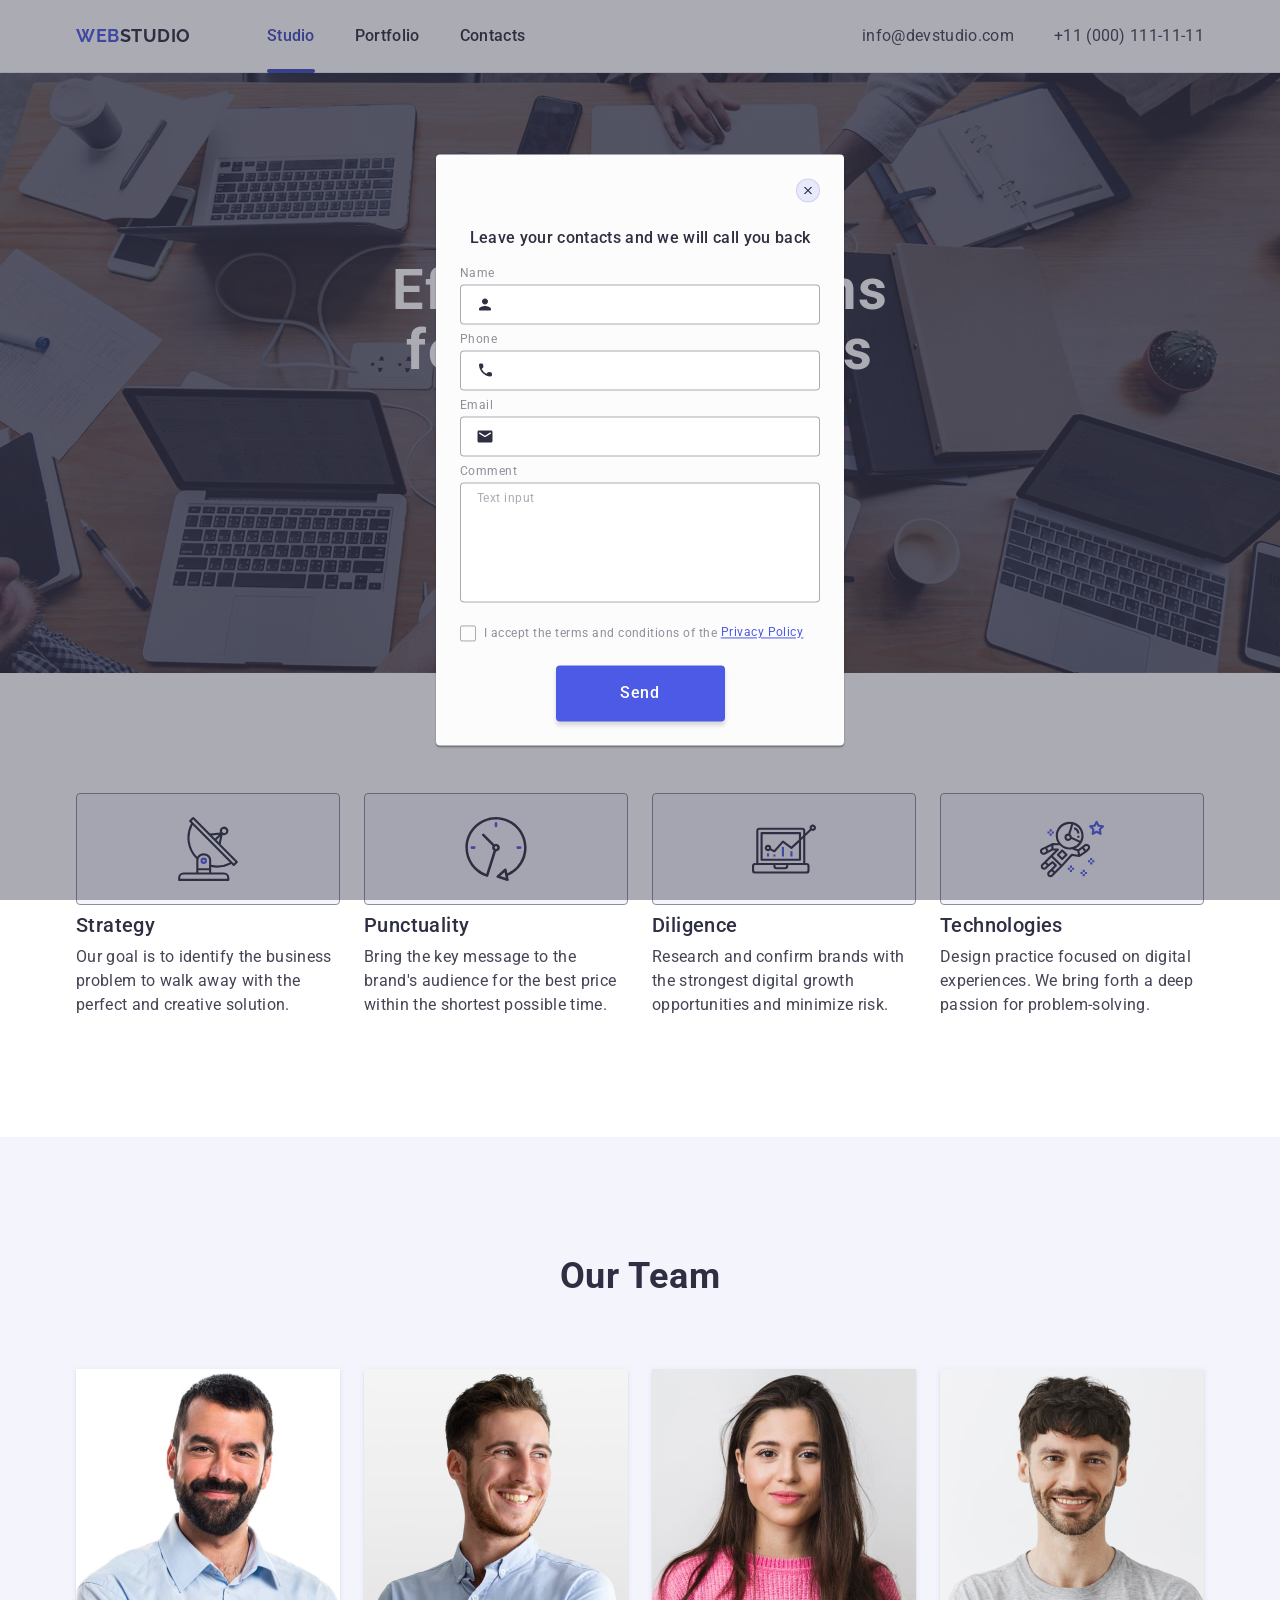
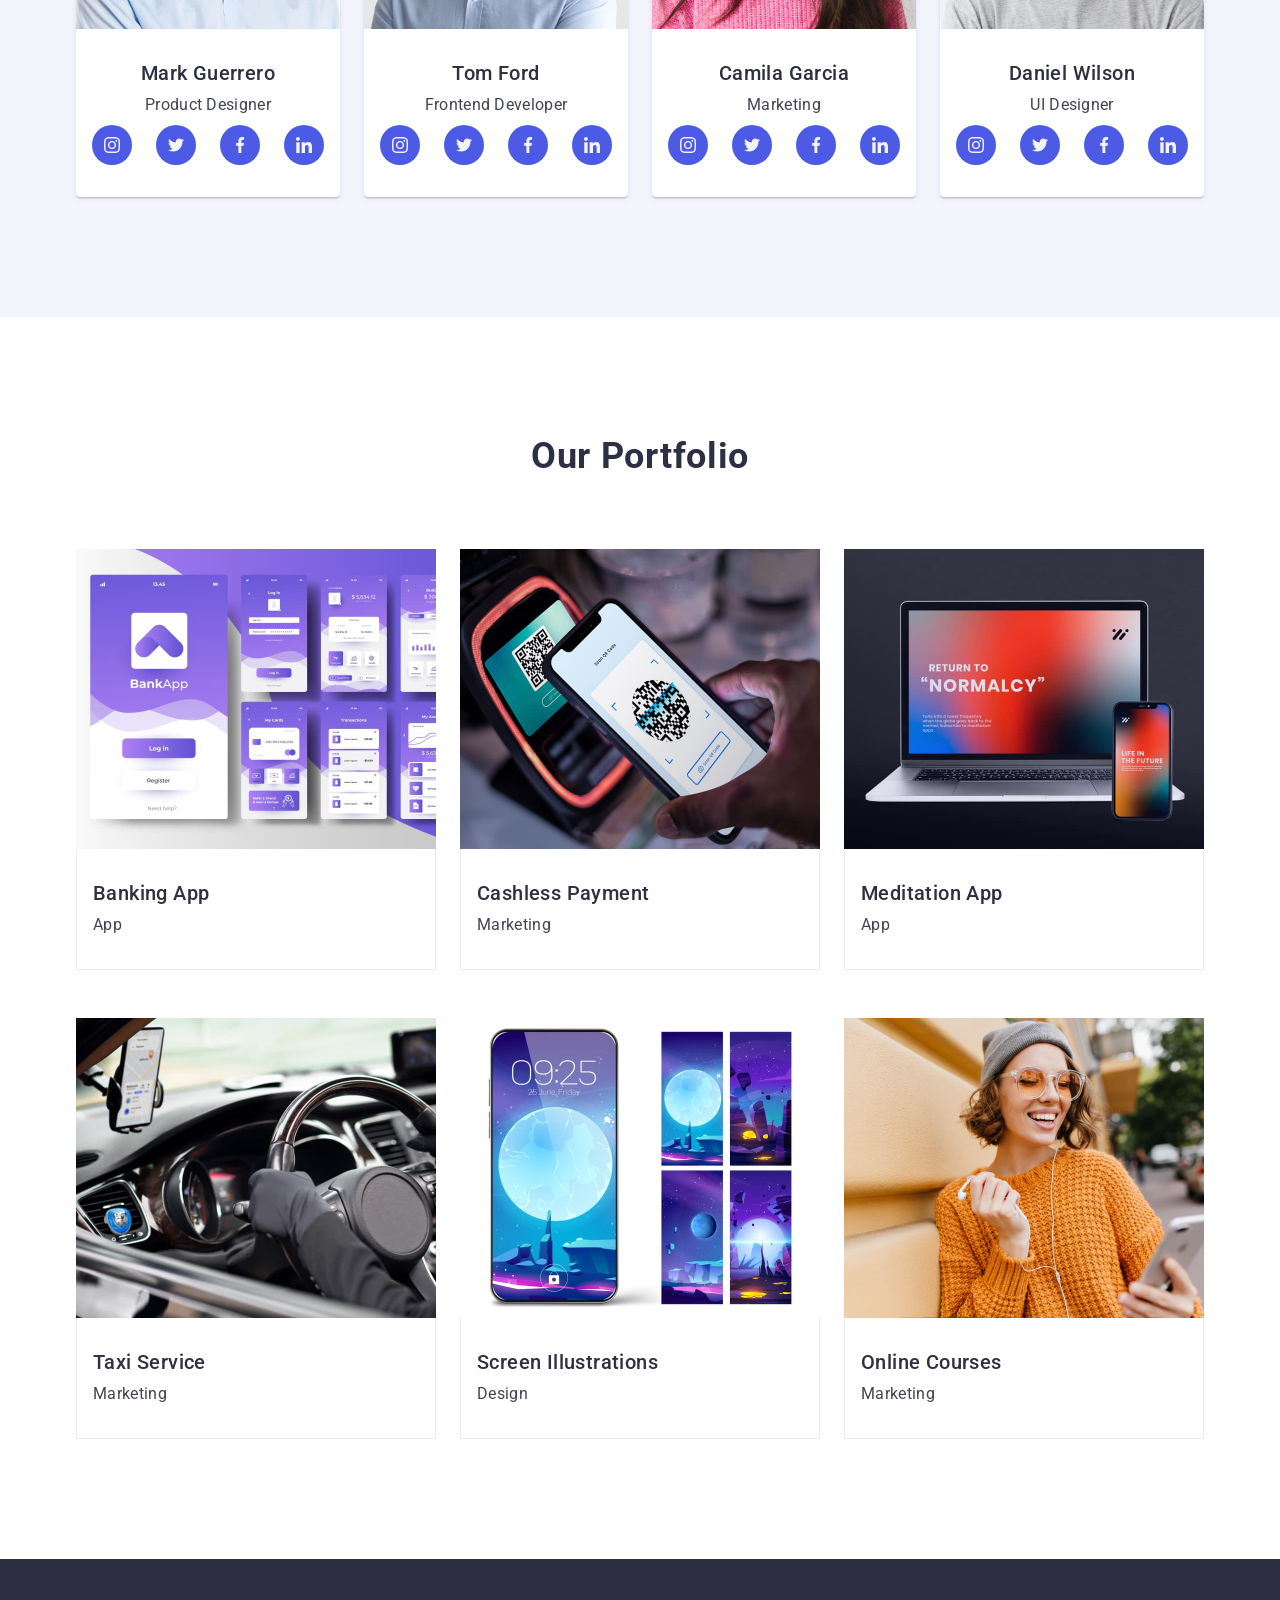
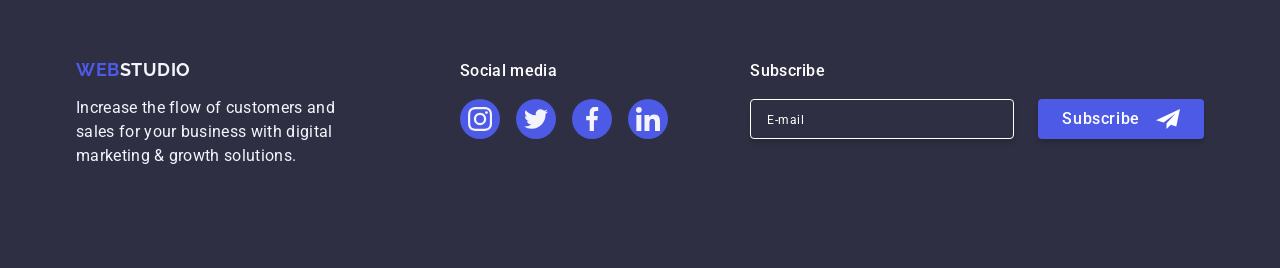
==== commit b6cf705a: "Add form in footer, add modal" ====
--- a/index.html
+++ b/index.html
@@ -433,6 +433,7 @@
             growth solutions.
           </p>
         </div>
+
         <div class="footer-social-links-container">
           <p class="footer-social-media-text">Social media</p>
           <ul class="footer-social-media-list">
@@ -466,7 +467,102 @@
             </li>
           </ul>
         </div>
+
+        <div class="footer-form-container">
+          <p class="footer-form-title">Subscribe</p>
+          <form class="footer-form">
+            <label class="footer-form-label" for="user-email-send"></label>
+            <div class="footer-input-container">
+              <input
+                class="footer-form-input"
+                type="email"
+                id="user-email-send"
+                name="email"
+                placeholder="E-mail"
+                required
+              />
+              <button class="footer-form-btn">
+                Subscribe
+                <span class="footer-form-btn-icon">
+                  <svg class="btn-icon" width="24" height="24">
+                    <use href="./images/icons.svg#icon-send"></use>
+                  </svg>
+                </span>
+              </button>
+            </div>
+          </form>
+        </div>
       </div>
     </footer>
+
+    <div class="modal-backdrop is-open">
+      <div class="modal">
+        <button class="modal-close-btn" type="button">
+          <svg class="modal-close-icon" width="8" height="8">
+            <use href="./images/icons.svg#icon-close"></use>
+          </svg>
+        </button>
+        <p class="form-title">Leave your contacts and we will call you back</p>
+
+        <div class="modal-container-box">
+          <label class="modal-input-label" for="user-name">Name</label>
+          <div class="modal-input-container">
+            <input class="modal-input" id="user-name" name="user-name" type="text" required />
+            <svg class="modal-input-icon" width="18" height="18">
+              <use href="./images/icons.svg#icon-person"></use>
+            </svg>
+          </div>
+        </div>
+
+        <div class="modal-container-box">
+          <label class="modal-input-label" for="user-tel">Phone</label>
+          <div class="modal-input-container">
+            <input class="modal-input" id="user-tel" name="user-tel" type="tel" required />
+            <svg class="modal-input-icon" width="18" height="24">
+              <use href="./images/icons.svg#icon-phone"></use>
+            </svg>
+          </div>
+        </div>
+
+        <div class="modal-container-box">
+          <label class="modal-input-label" for="user-email">Email</label>
+          <div class="modal-input-container">
+            <input class="modal-input" id="user-email" name="user-email" type="email" required />
+            <svg class="modal-input-icon" width="18" height="24">
+              <use href="./images/icons.svg#icon-email"></use>
+            </svg>
+          </div>
+        </div>
+
+        <div class="modal-container-textarea">
+          <label class="modal-textarea-label" for="user-comment">Comment</label>
+          <textarea
+            class="modal-textarea"
+            id="user-comment"
+            name="user-comment"
+            placeholder="Text input"
+          ></textarea>
+        </div>
+
+        <div class="modal-check-container">
+          <input
+            class="modal-check visually-hidden"
+            type="checkbox"
+            name="user-agree"
+            id="user-agree"
+          />
+          <label class="modal-check-label" for="user-agree">
+            <span class="modal-custom-check">
+              <svg class="modal-custom-check-icon" width="10" height="8">
+                <use href="./images/icons.svg#icon-check"></use>
+              </svg> </span
+            >I accept the terms and conditions of the&nbsp;
+            <a class="modal-link" href="">Privacy Policy</a>
+          </label>
+        </div>
+
+        <button class="modal-btn" type="submit">Send</button>
+      </div>
+    </div>
   </body>
 </html>
--- a/css/styles.css
+++ b/css/styles.css
@@ -446,4 +446,288 @@
 .footer-social-media-icon {
   fill: #f4f4fd;
 }
+
+.footer-form-container {
+  margin-left: auto;
+}
+
+.footer-form-title {
+  font-weight: 500;
+  letter-spacing: 0.02em;
+  color: #fff;
+  margin-bottom: 16px;
+}
+
+.footer-input-container {
+  display: flex;
+  gap: 24px;
+  align-items: center;
+}
+
+.footer-form-input {
+  border: 1px solid #fff;
+  border-radius: 4px;
+  width: 264px;
+  height: 40px;
+  box-shadow: 0 4px 4px 0 rgba(0, 0, 0, 0.15);
+  background-color: transparent;
+  padding: 8px 16px;
+  color: #fff;
+  outline: transparent;
+  transition: border-color 250ms cubic-bezier(0.4, 0, 0.2, 1);
+}
+
+.footer-form-input:focus {
+  border-color: #404bbf;
+}
+
+.footer-form-input::placeholder {
+  font-weight: 400;
+  font-size: 12px;
+  line-height: 2;
+  letter-spacing: 0.04em;
+  color: #fff;
+}
+
+.footer-form-btn {
+  display: inline-flex;
+  gap: 16px;
+  border-radius: 4px;
+  border: none;
+  padding: 8px 24px;
+  background-color: #4d5ae5;
+  box-shadow: 0 4px 4px 0 rgba(0, 0, 0, 0.15);
+  align-items: center;
+  justify-content: center;
+  font-weight: 500;
+  line-height: 1.5;
+  letter-spacing: 0.04em;
+  color: #fff;
+  transition: background-color 250ms cubic-bezier(0.4, 0, 0.2, 1);
+}
+
+.footer-form-btn:hover,
+.footer-form-btn:focus {
+  background-color: #404bbf;
+}
+
+.footer-form-btn-icon {
+  display: inline-flex;
+  align-items: center;
+  justify-content: center;
+  fill: #fff;
+}
+
 /* #endregion Footer */
+
+/* #region Modal */
+.modal-backdrop {
+  position: fixed;
+  top: 0;
+  left: 0;
+  width: 100%;
+  height: 100%;
+  background-color: rgba(46, 47, 66, 0.4);
+  z-index: 9999;
+  visibility: hidden;
+  opacity: 0;
+  pointer-events: none;
+  transition: 250ms cubic-bezier(0.4, 0, 0.2, 1);
+  transition-property: visibility, opacity, pointer-events;
+}
+
+.modal-backdrop.is-open {
+  visibility: visible;
+  opacity: 1;
+  pointer-events: auto;
+}
+
+.modal {
+  position: absolute;
+  top: 50%;
+  left: 50%;
+  transform: translate(-50%, -50%);
+  width: 408px;
+  min-height: 584px;
+  box-shadow: 0 1px 1px 0 rgba(0, 0, 0, 0.14), 0 1px 3px 0 rgba(0, 0, 0, 0.12),
+    0 2px 1px 0 rgba(0, 0, 0, 0.2);
+  background-color: #fcfcfc;
+  border-radius: 4px;
+  padding: 72px 24px 24px 24px;
+}
+
+.modal-close-btn {
+  position: absolute;
+  top: 24px;
+  right: 24px;
+  width: 24px;
+  height: 24px;
+  border-radius: 50%;
+  border: 1px solid rgba(0, 0, 0, 0.1);
+  background-color: #e7e9fc;
+  display: flex;
+  align-items: center;
+  justify-content: center;
+  fill: #2e2f42;
+  transition: 250ms cubic-bezier(0.4, 0, 0.2, 1);
+  transition-property: background-color, fill, border-color;
+}
+
+.modal-close-btn:hover,
+.modal-close-btn:focus {
+  background-color: #404bbf;
+  fill: #fff;
+  border-color: transparent;
+}
+
+.form-title {
+  font-weight: 500;
+  letter-spacing: 0.02em;
+  text-align: center;
+  color: #2e2f42;
+  margin-bottom: 16px;
+}
+
+.modal-container-box {
+  margin-bottom: 8px;
+}
+
+.modal-input-label {
+  display: block;
+  font-size: 12px;
+  line-height: 1.17;
+  letter-spacing: 0.04em;
+  color: #8e8f99;
+  margin-bottom: 4px;
+}
+
+.modal-input-container {
+  position: relative;
+}
+
+.modal-input {
+  border: 1px solid rgba(46, 47, 66, 0.4);
+  border-radius: 4px;
+  width: 100%;
+  height: 40px;
+  padding-left: 38px;
+  outline: transparent;
+  transition: border-color 250ms cubic-bezier(0.4, 0, 0.2, 1);
+}
+
+.modal-input:focus {
+  border-color: #4d5ae5;
+}
+
+.modal-input-icon {
+  position: absolute;
+  top: 50%;
+  left: 16px;
+  transform: translateY(-50%);
+  fill: #2e2f42;
+}
+
+.modal-input:focus + .modal-input-icon {
+  fill: #4d5ae5;
+}
+
+.modal-container-textarea {
+  margin-bottom: 16px;
+}
+
+.modal-textarea-label {
+  display: block;
+  font-size: 12px;
+  line-height: 1.17;
+  letter-spacing: 0.04em;
+  color: #8e8f99;
+  margin-bottom: 4px;
+}
+
+.modal-textarea {
+  border: 1px solid rgba(46, 47, 66, 0.4);
+  border-radius: 4px;
+  width: 100%;
+  height: 120px;
+  resize: none;
+  padding: 8px 16px;
+  outline: transparent;
+  transition: border-color 250ms cubic-bezier(0.4, 0, 0.2, 1);
+}
+
+.modal-textarea:focus {
+  border-color: #4d5ae5;
+}
+
+.modal-textarea::placeholder {
+  font-size: 12px;
+  line-height: 1.17;
+  letter-spacing: 0.04em;
+  color: rgba(46, 47, 66, 0.4);
+}
+
+.modal-check-container {
+  margin-bottom: 24px;
+}
+.modal-check-label {
+  display: flex;
+  align-items: center;
+  font-size: 12px;
+  line-height: 1.17;
+  letter-spacing: 0.04em;
+  color: #8e8f99;
+}
+.modal-custom-check {
+  display: flex;
+  justify-content: center;
+  align-items: center;
+  width: 16px;
+  height: 16px;
+  border-radius: 2px;
+  border: 1px solid rgba(46, 47, 66, 0.4);
+  margin-right: 8px;
+  background-color: transparent;
+  fill: transparent;
+  transition: 250ms cubic-bezier(0.4, 0, 0.2, 1);
+  transition-property: background-color, border-color, fill;
+}
+
+.modal-check:checked + .modal-check-label > .modal-custom-check {
+  background-color: #404bbf;
+  border-color: #404bbf;
+  fill: #f4f4fd;
+}
+
+.modal-check:focus + .modal-check-label > .modal-custom-check {
+  border-color: #404bbf;
+}
+
+.modal-link {
+  line-height: 1.33;
+  text-decoration: underline;
+  color: #4d5ae5;
+}
+
+.modal-btn {
+  font-family: "Roboto", sans-serif;
+  font-weight: 500;
+  line-height: 1.5;
+  letter-spacing: 0.04em;
+  color: #fff;
+  background-color: #4d5ae5;
+  border: none;
+  border-radius: 4px;
+  min-width: 169px;
+  display: block;
+  margin: 0 auto;
+  padding-top: 16px;
+  padding-bottom: 16px;
+  box-shadow: 0 4px 4px 0 rgba(0, 0, 0, 0.15);
+  transition: background-color 250ms cubic-bezier(0.4, 0, 0.2, 1);
+}
+
+.modal-btn:hover,
+.modal-btn:focus {
+  background-color: #404bbf;
+}
+/* #endregion Modal */
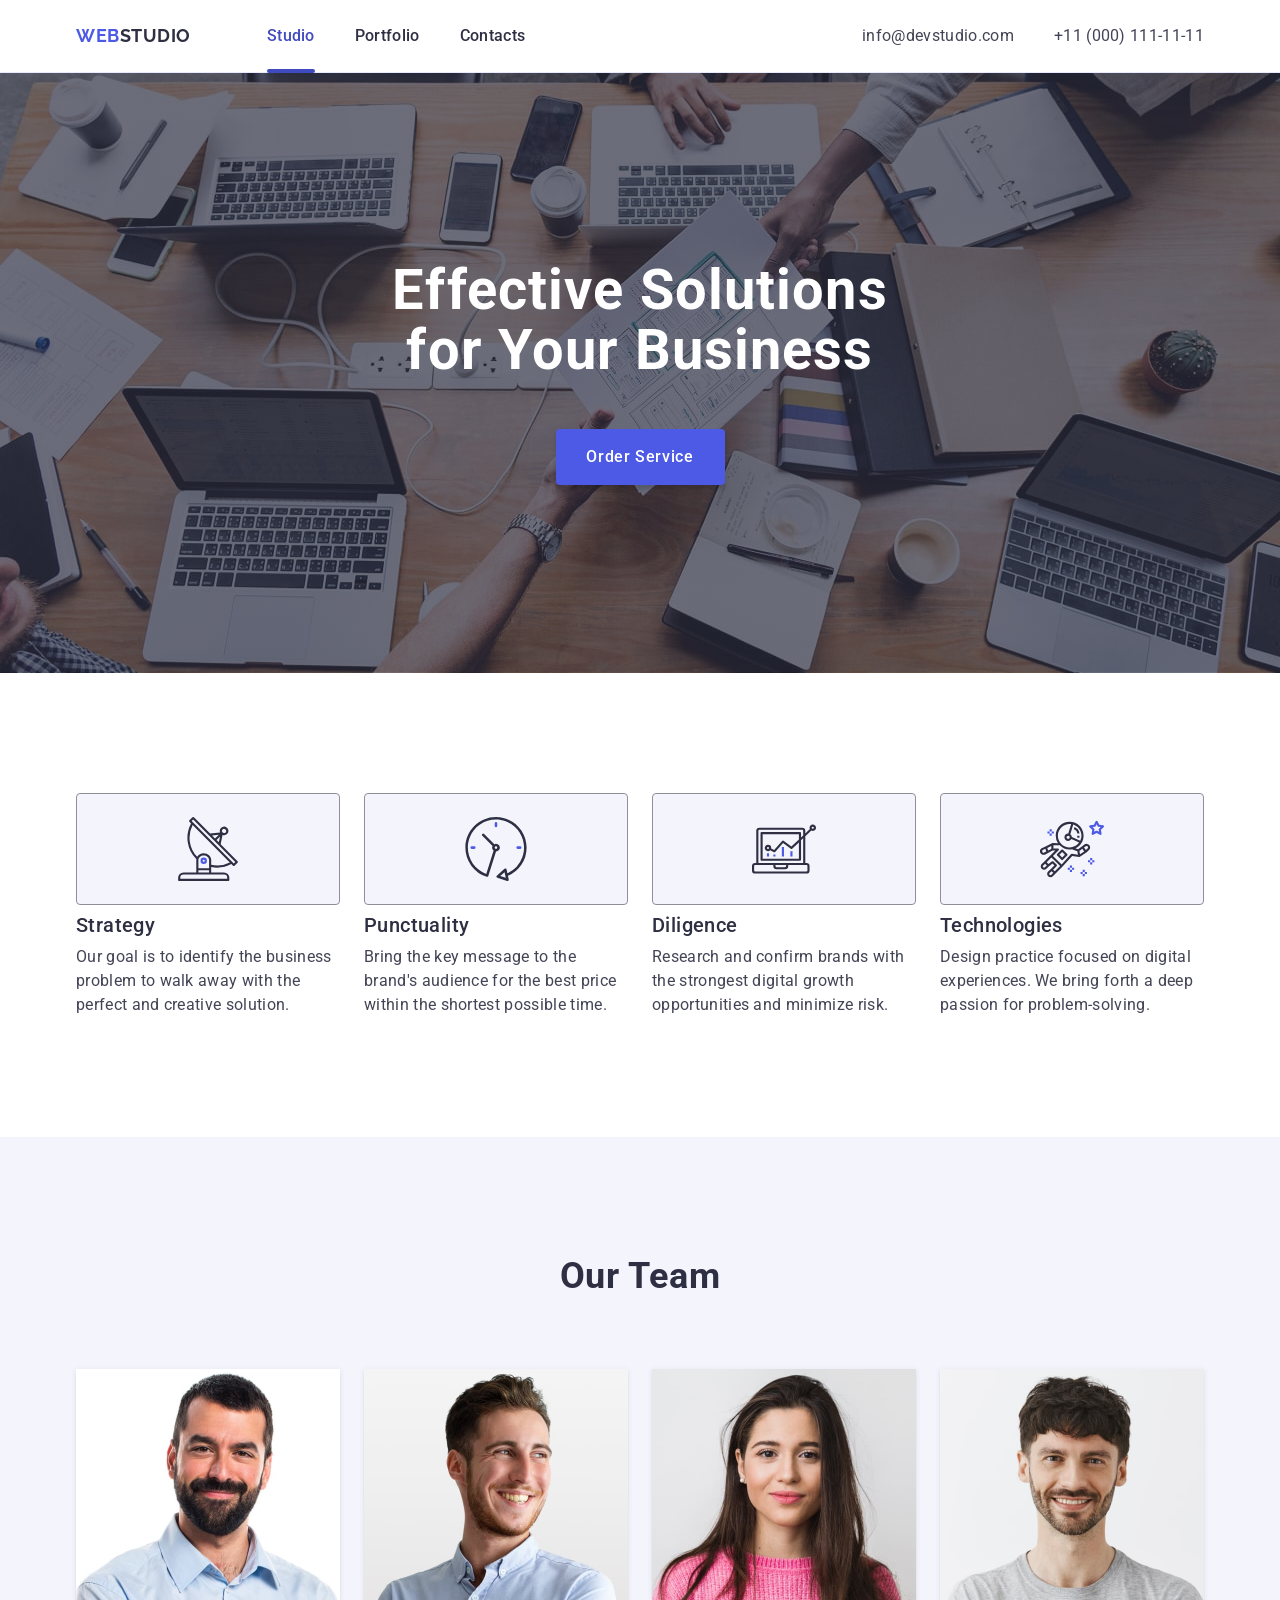
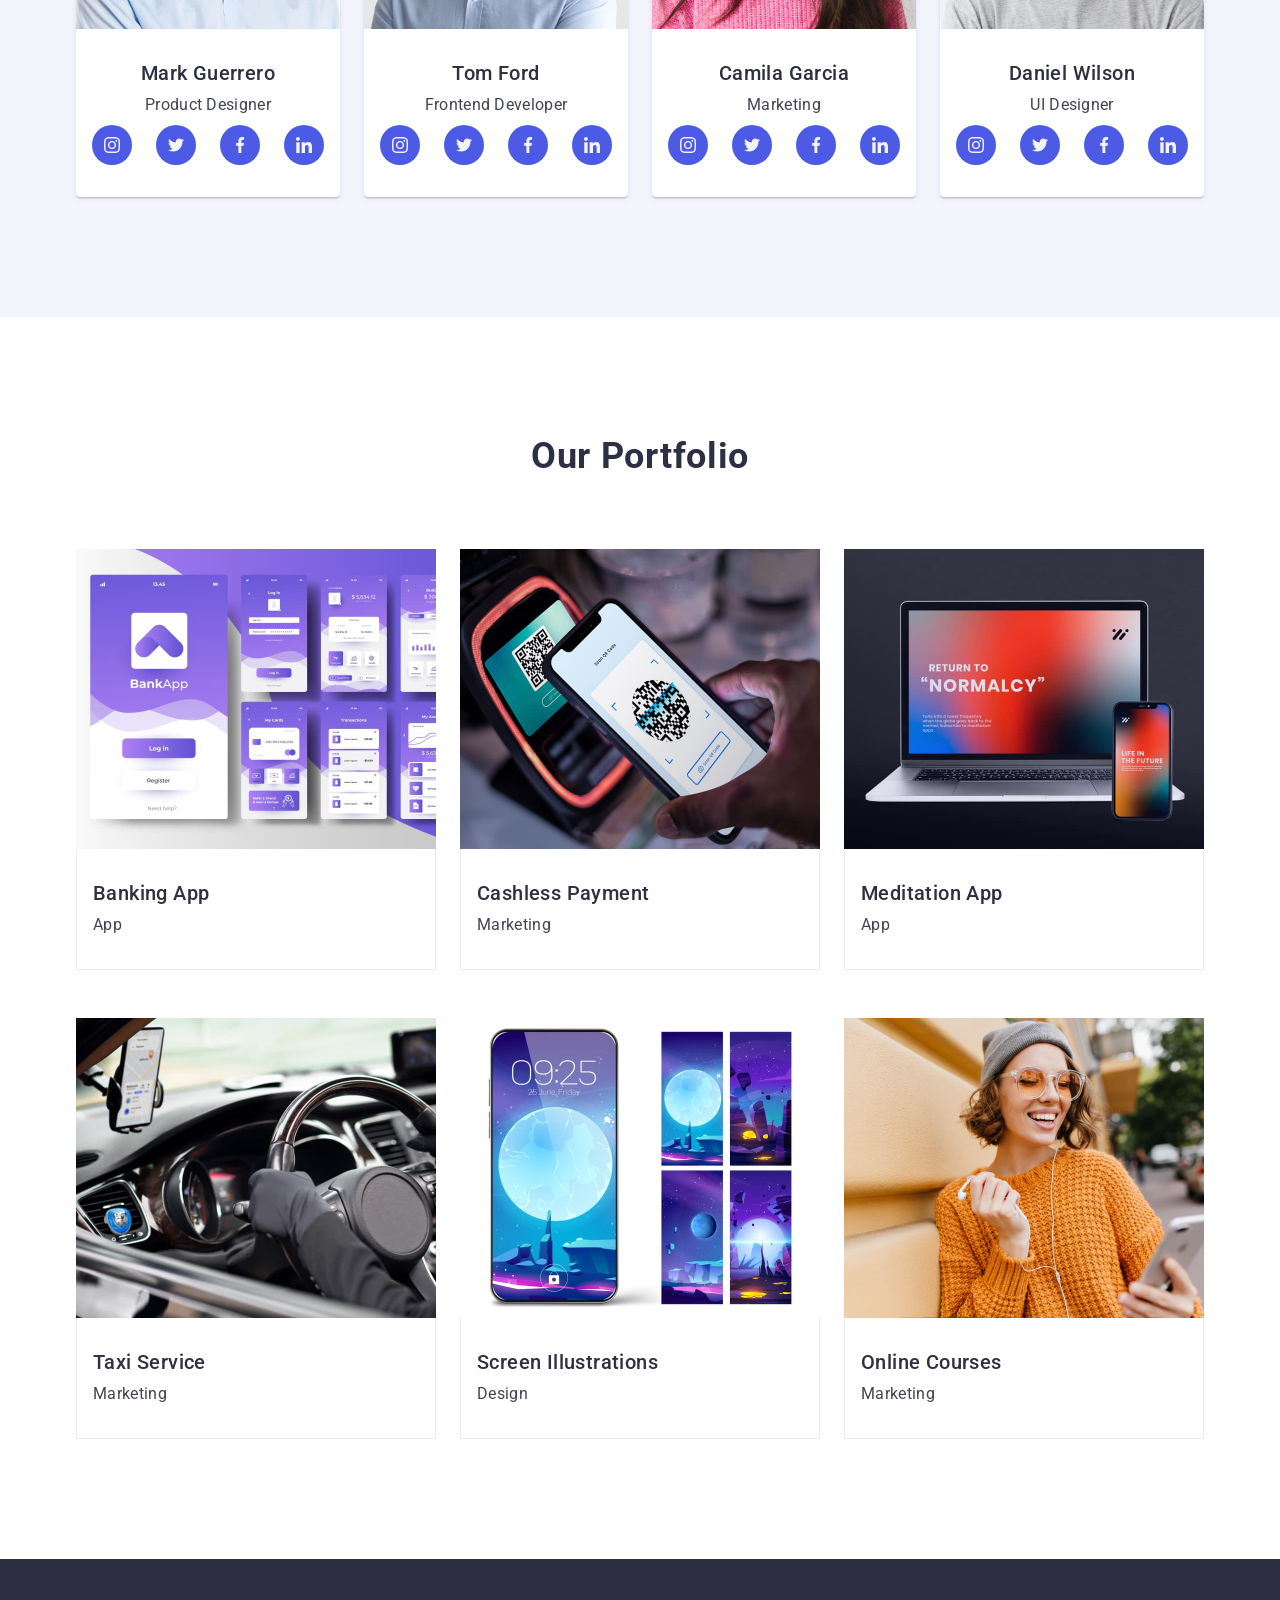
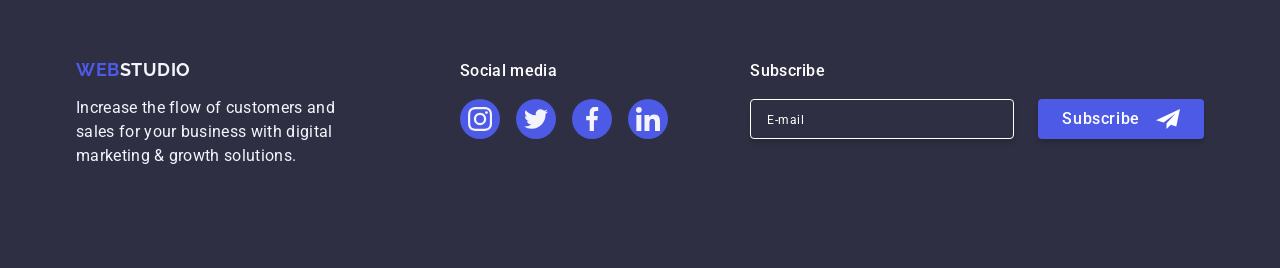
==== commit 905bc764: "Add modal.js" ====
--- a/index.html
+++ b/index.html
@@ -59,7 +59,7 @@
           <h1 class="hero-title">
             Effective solutions <span class="hero-title-accent">for</span> your business
           </h1>
-          <button class="hero-button" type="button">Order Service</button>
+          <button class="hero-button" type="button" data-modal-open>Order Service</button>
         </div>
       </section>
 
@@ -495,9 +495,9 @@
       </div>
     </footer>
 
-    <div class="modal-backdrop is-open">
+    <div class="modal-backdrop" data-modal>
       <div class="modal">
-        <button class="modal-close-btn" type="button">
+        <button class="modal-close-btn" type="button" data-modal-close>
           <svg class="modal-close-icon" width="8" height="8">
             <use href="./images/icons.svg#icon-close"></use>
           </svg>
@@ -564,5 +564,7 @@
         <button class="modal-btn" type="submit">Send</button>
       </div>
     </div>
+
+    <script src="./js/modal.js"></script>
   </body>
 </html>
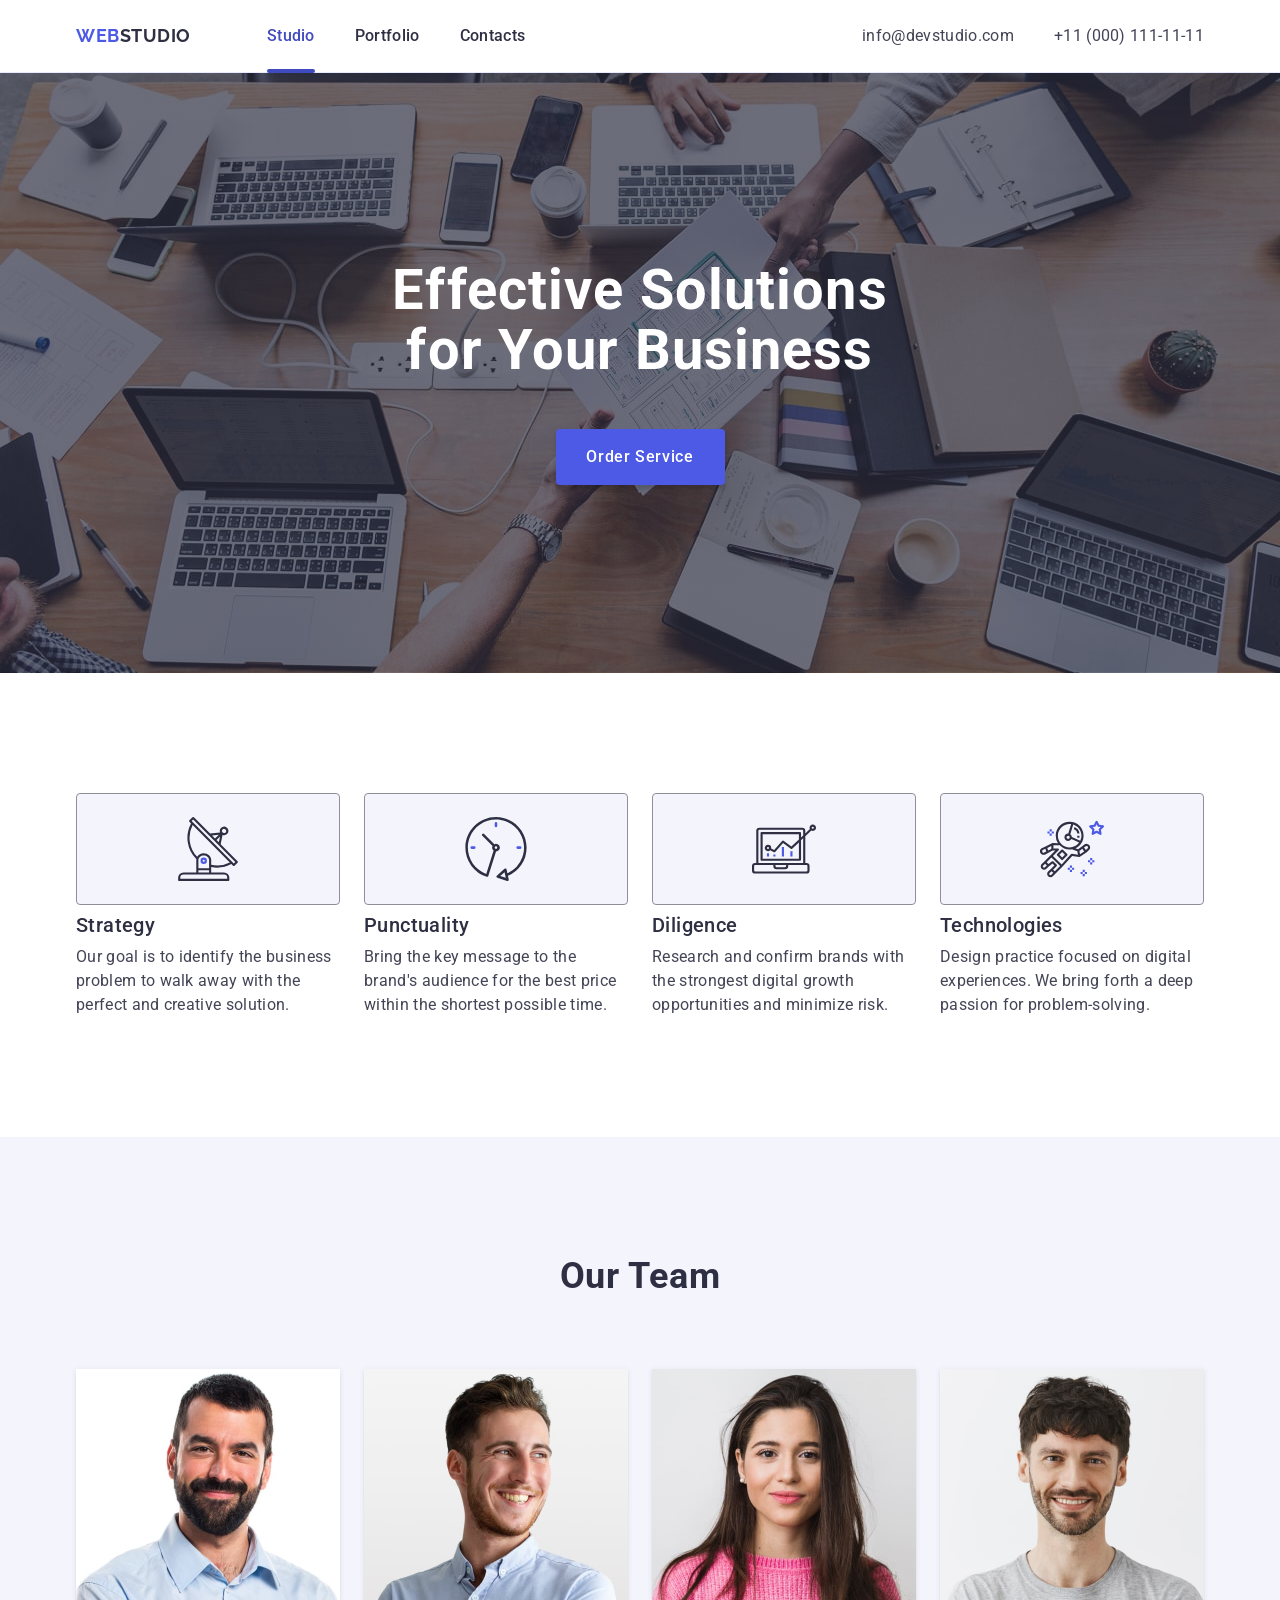
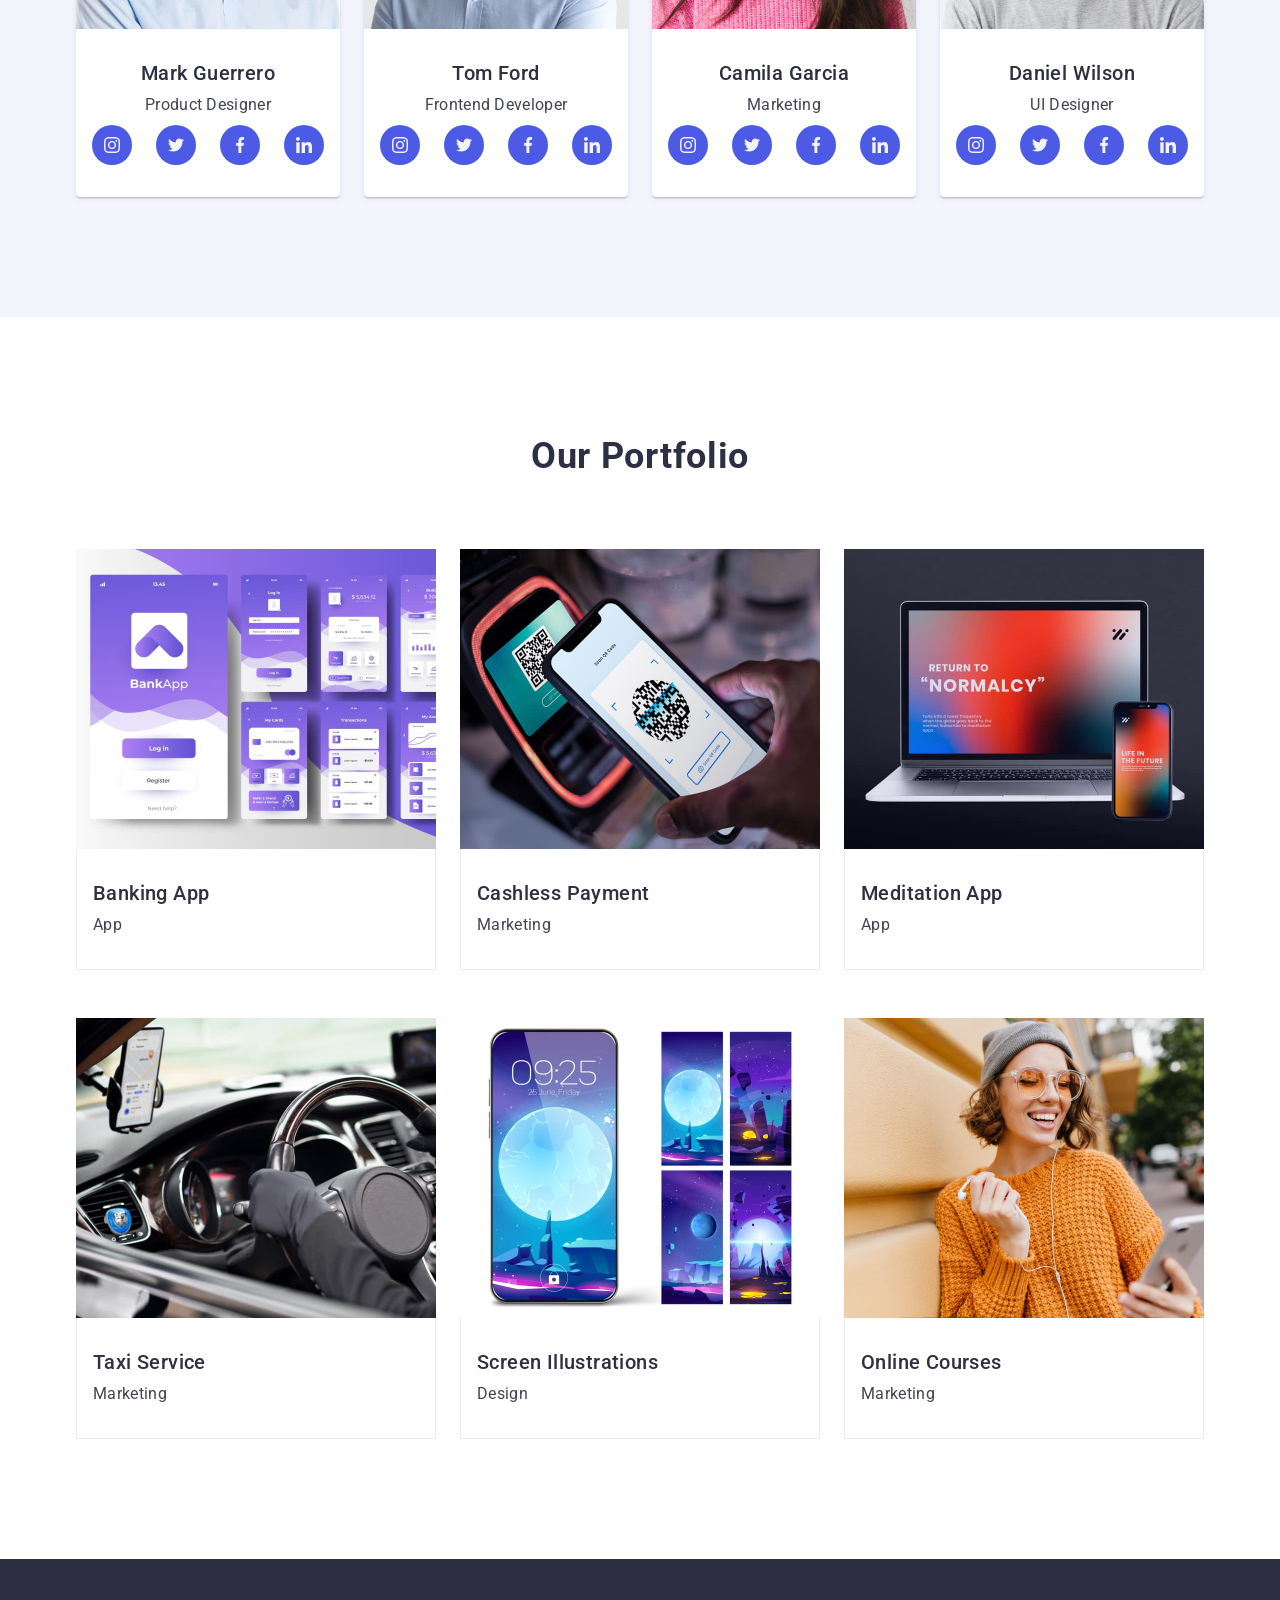
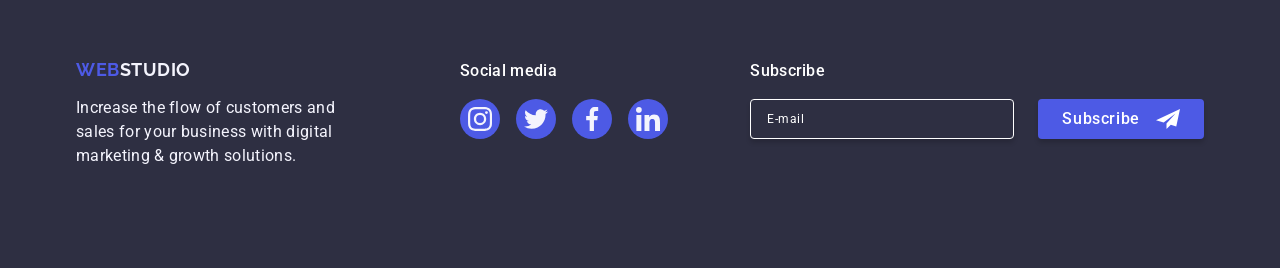
==== commit 5ef8cf23: "Update Footer section" ====
--- a/index.html
+++ b/index.html
@@ -471,25 +471,22 @@
         <div class="footer-form-container">
           <p class="footer-form-title">Subscribe</p>
           <form class="footer-form">
-            <label class="footer-form-label" for="user-email-send"></label>
-            <div class="footer-input-container">
+            <label class="footer-form-label">
               <input
                 class="footer-form-input"
                 type="email"
-                id="user-email-send"
                 name="email"
                 placeholder="E-mail"
                 required
-              />
-              <button class="footer-form-btn">
-                Subscribe
-                <span class="footer-form-btn-icon">
-                  <svg class="btn-icon" width="24" height="24">
-                    <use href="./images/icons.svg#icon-send"></use>
-                  </svg>
-                </span>
-              </button>
-            </div>
+            /></label>
+            <button class="footer-form-btn">
+              Subscribe
+              <span class="footer-form-btn-icon">
+                <svg class="btn-icon" width="24" height="24">
+                  <use href="./images/icons.svg#icon-send"></use>
+                </svg>
+              </span>
+            </button>
           </form>
         </div>
       </div>
--- a/css/styles.css
+++ b/css/styles.css
@@ -458,10 +458,9 @@
   margin-bottom: 16px;
 }
 
-.footer-input-container {
+.footer-form {
   display: flex;
   gap: 24px;
-  align-items: center;
 }
 
 .footer-form-input {
@@ -471,9 +470,12 @@
   height: 40px;
   box-shadow: 0 4px 4px 0 rgba(0, 0, 0, 0.15);
   background-color: transparent;
-  padding: 8px 16px;
+  padding-left: 16px;
   color: #fff;
   outline: transparent;
+  font-size: 12px;
+  line-height: 2;
+  letter-spacing: 0.04em;
   transition: border-color 250ms cubic-bezier(0.4, 0, 0.2, 1);
 }
 
@@ -490,15 +492,19 @@
 }
 
 .footer-form-btn {
-  display: inline-flex;
-  gap: 16px;
+  display: flex;
+  /* gap: 16px; */
   border-radius: 4px;
   border: none;
   padding: 8px 24px;
+  min-width: 165px;
+  height: 40px;
   background-color: #4d5ae5;
   box-shadow: 0 4px 4px 0 rgba(0, 0, 0, 0.15);
   align-items: center;
   justify-content: center;
+  font-family: "Roboto", sans-serif;
+  font-size: 16px;
   font-weight: 500;
   line-height: 1.5;
   letter-spacing: 0.04em;
@@ -515,6 +521,7 @@
   display: inline-flex;
   align-items: center;
   justify-content: center;
+  margin-left: 16px;
   fill: #fff;
 }
 
